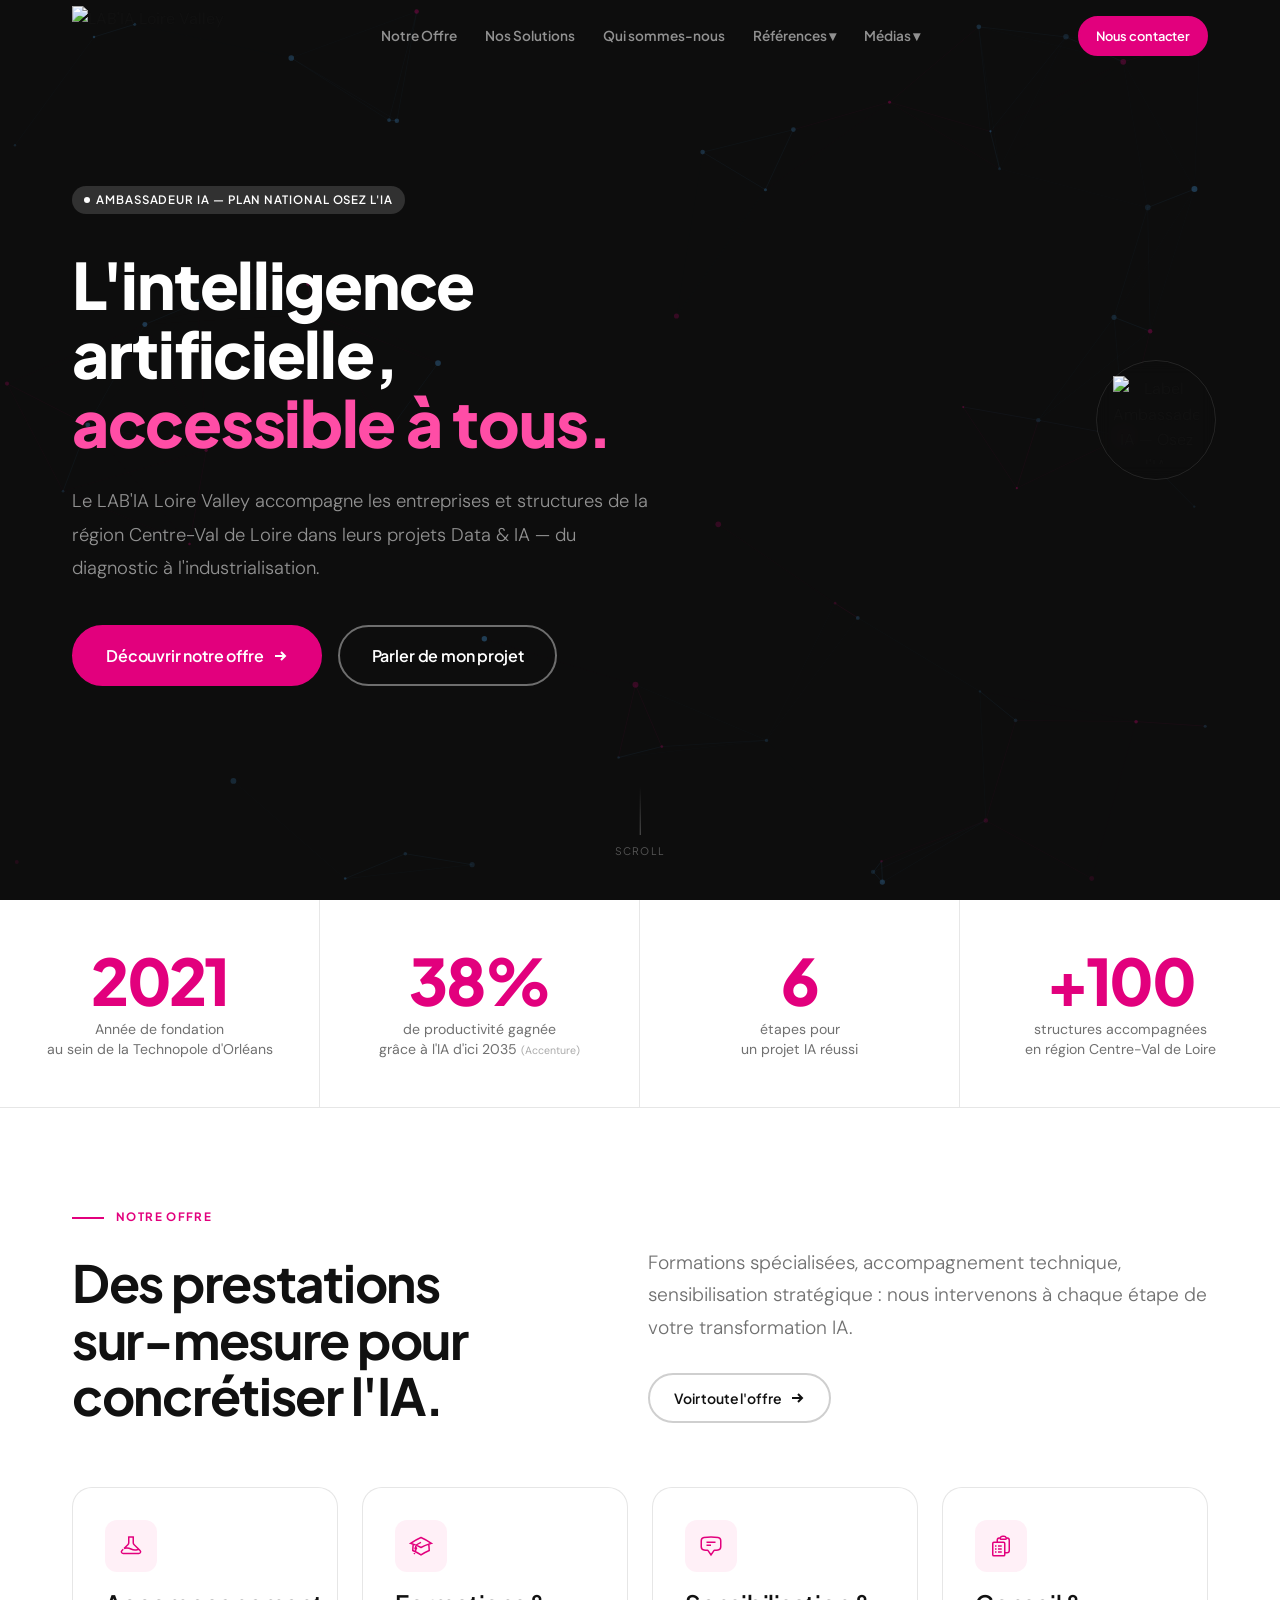
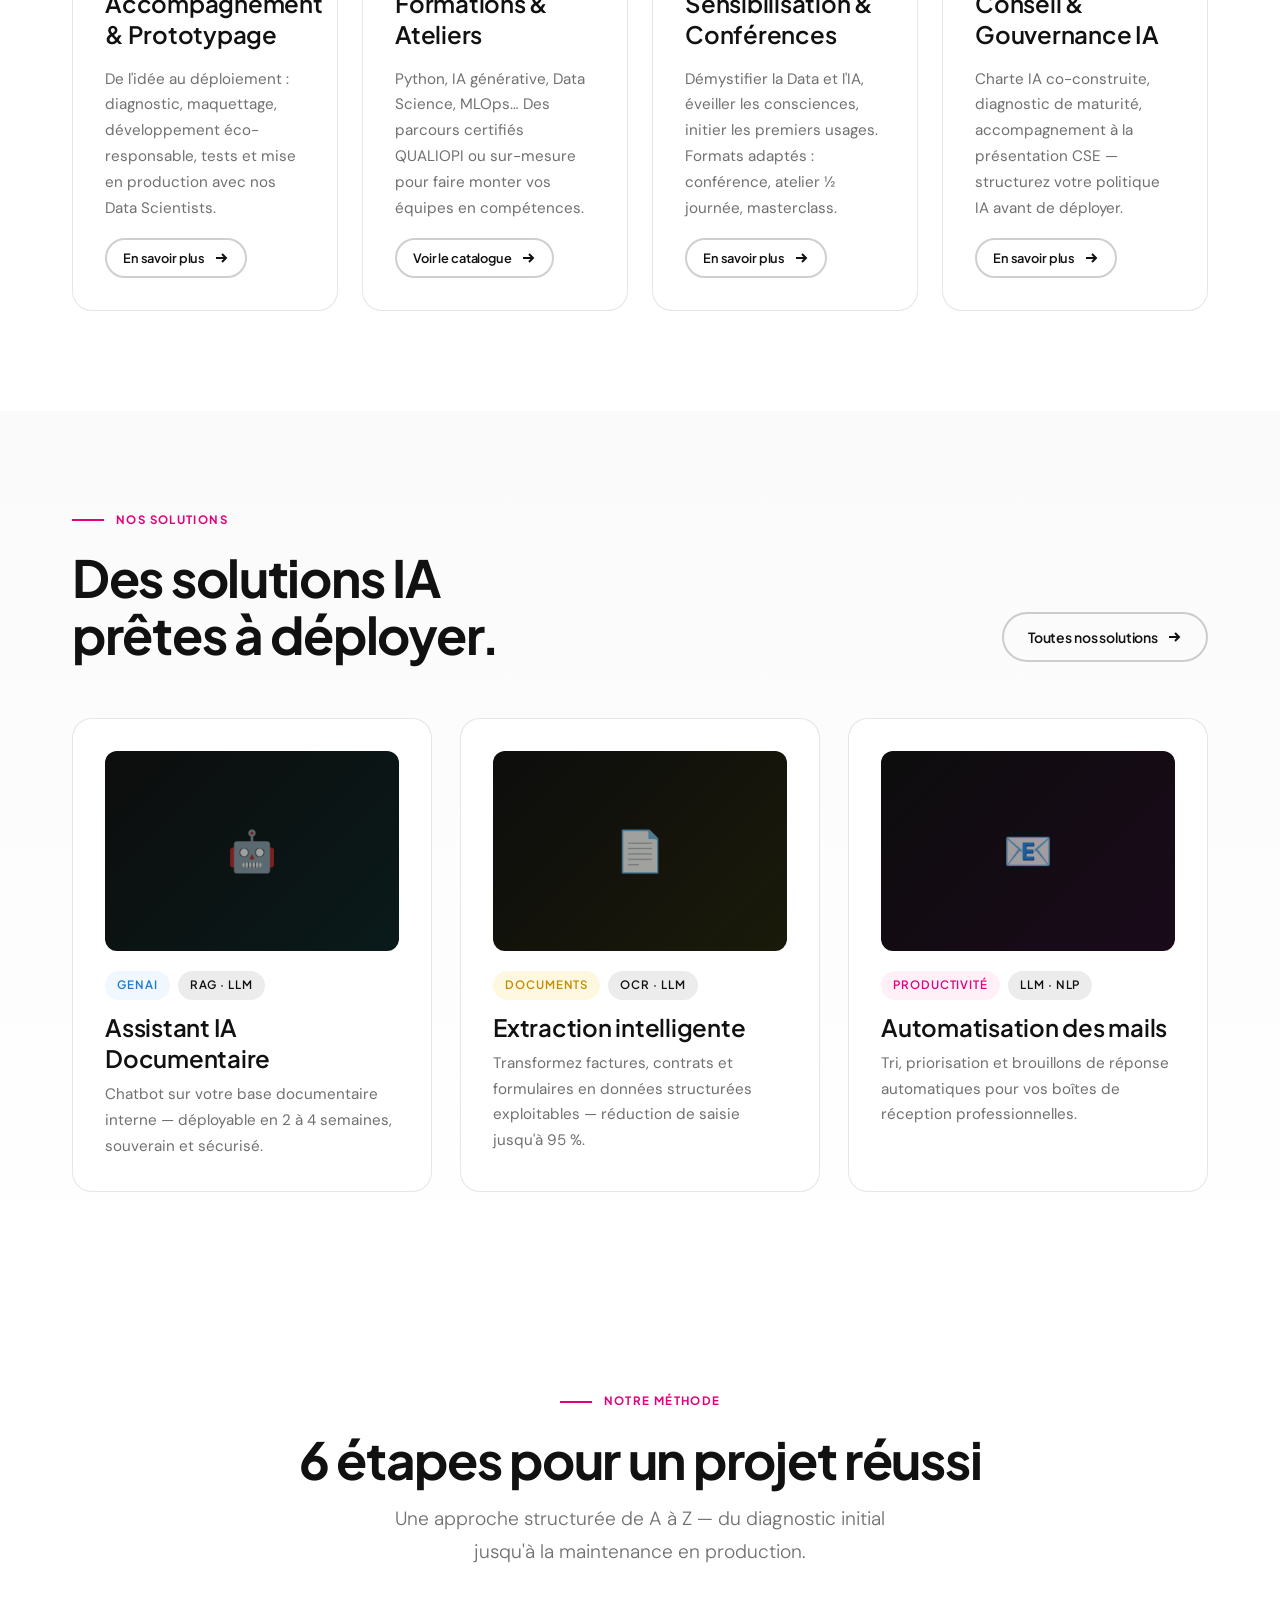
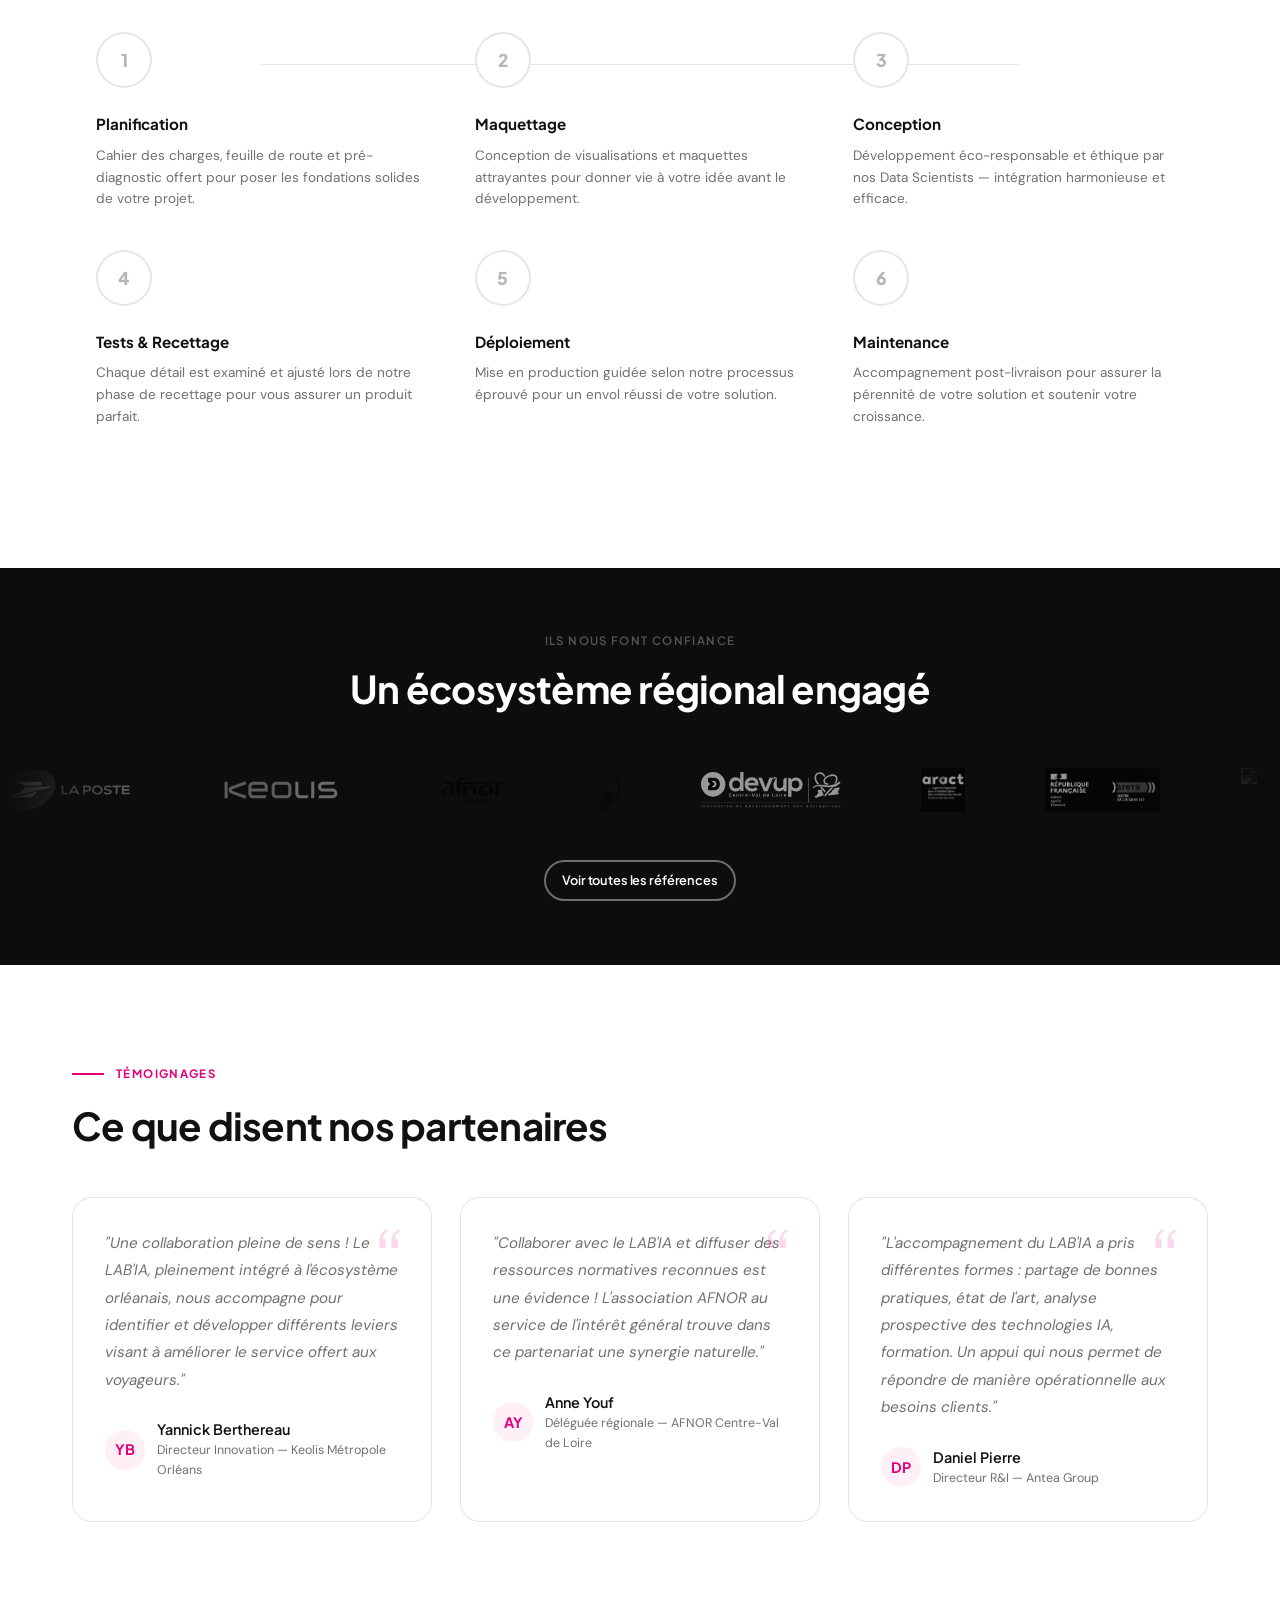
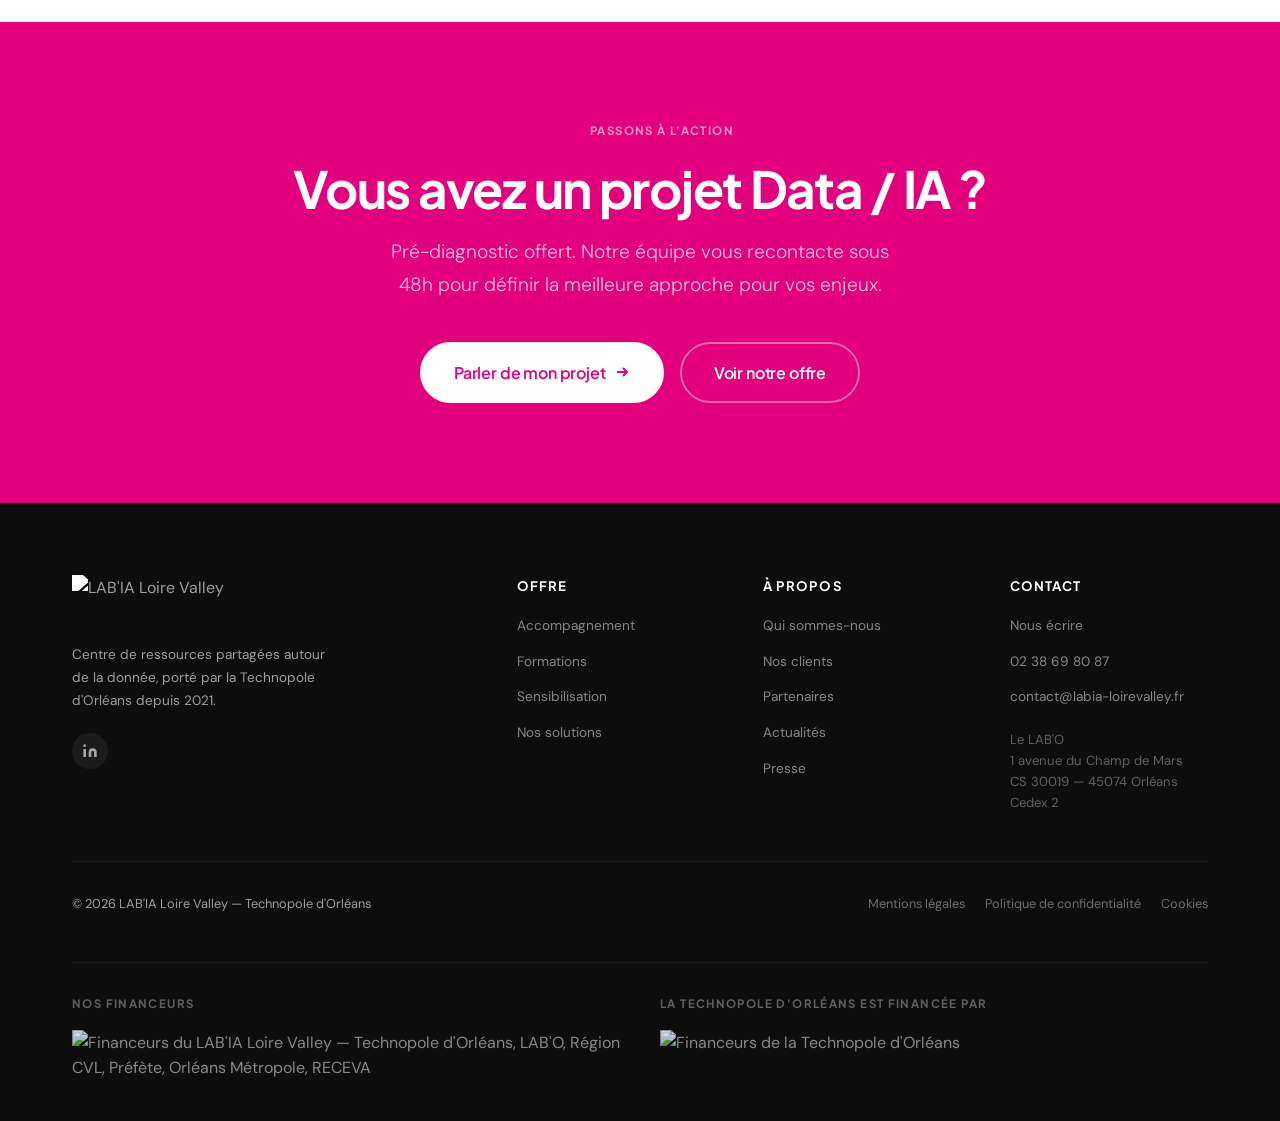
==== index.html @ ba71a391 "Initial commit — site vitrine LAB'IA Loire Valley" ====
<!DOCTYPE html>
<html lang="fr">
<head>
  <meta charset="UTF-8" />
  <meta name="viewport" content="width=device-width, initial-scale=1.0" />
  <title>LAB'IA Loire Valley — Centre de ressources IA pour les entreprises</title>
  <meta name="description" content="Le LAB'IA Loire Valley accompagne les entreprises de la région Centre-Val de Loire dans leurs projets Data & IA : formation, prototypage, conseil, solutions déployables." />
  <link rel="stylesheet" href="assets/css/style.css" />
</head>
<body>

<!-- ── Navigation ─────────────────────────────────────────── -->
<nav class="nav nav--dark-page" aria-label="Navigation principale">
  <div class="container">
    <div class="nav__inner">
      <a href="index.html" class="nav__logo">
        <img src="https://static.wixstatic.com/media/667cf1_bff20db22a4c4da8bc1b4cbe992b6280~mv2.png" alt="LAB'IA Loire Valley" />
      </a>
      <ul class="nav__links">
        <li><a href="notre-offre.html" class="nav__link">Notre Offre</a></li>
        <li><a href="nos-solutions.html" class="nav__link">Nos Solutions</a></li>
        <li><a href="qui-sommes-nous.html" class="nav__link">Qui sommes-nous</a></li>
        <li class="nav__dropdown">
          <a href="#" class="nav__link">Références ▾</a>
          <div class="nav__dropdown-menu">
            <a href="ils-nous-font-confiance.html">Ils nous font confiance</a>
            <a href="partenariat.html">Partenaires</a>
          </div>
        </li>
        <li class="nav__dropdown">
          <a href="#" class="nav__link">Médias ▾</a>
          <div class="nav__dropdown-menu">
            <a href="actualites.html">Actualités</a>
            <a href="presse.html">Presse</a>
          </div>
        </li>
      </ul>
      <div class="nav__actions">
        <a href="contact.html" class="btn btn-primary btn-sm">Nous contacter</a>
      </div>
      <button class="nav__burger" aria-label="Menu">
        <span></span><span></span><span></span>
      </button>
    </div>
  </div>
</nav>

<!-- Mobile menu -->
<div class="nav__mobile" role="dialog" aria-label="Menu mobile">
  <button class="nav__mobile-close" aria-label="Fermer">✕</button>
  <a href="index.html" class="active">Accueil</a>
  <a href="notre-offre.html">Notre Offre</a>
  <a href="nos-solutions.html">Nos Solutions</a>
  <a href="qui-sommes-nous.html">Qui sommes-nous</a>
  <a href="ils-nous-font-confiance.html">Ils nous font confiance</a>
  <a href="partenariat.html">Partenaires</a>
  <a href="actualites.html">Actualités</a>
  <a href="presse.html">Presse</a>
  <a href="contact.html">Contact</a>
</div>

<!-- ── Hero ───────────────────────────────────────────────── -->
<section class="hero">
  <canvas id="hero-canvas"></canvas>

  <div class="container">
    <div class="hero__inner">
      <div class="hero__eyebrow">
        <span class="badge badge-white badge-dot">Ambassadeur IA — Plan national Osez l'IA</span>
      </div>

      <h1 class="t-display hero__title">
        L'intelligence<br/>artificielle,<br/><em>accessible à tous.</em>
      </h1>

      <p class="hero__lead">
        Le LAB'IA Loire Valley accompagne les entreprises et structures de la région
        Centre-Val de Loire dans leurs projets Data &amp; IA — du diagnostic à l'industrialisation.
      </p>

      <div class="hero__actions">
        <a href="notre-offre.html" class="btn btn-primary btn-lg">
          Découvrir notre offre
          <svg viewBox="0 0 16 16" fill="none" stroke="currentColor" stroke-width="2"><path d="M3 8h10M9 4l4 4-4 4"/></svg>
        </a>
        <a href="contact.html" class="btn btn-outline-white btn-lg">Parler de mon projet</a>
      </div>
    </div>
  </div>

  <div class="hero__badge">
    <div class="hero__badge-circle">
      <img class="hero__badge-img" src="https://static.wixstatic.com/media/667cf1_e5175fd9b21947b8bfc2f9016db01372~mv2.png" alt="Label Ambassadeur IA — Osez l'IA" />
    </div>
  </div>

  <div class="hero__scroll">
    <div class="hero__scroll-line"></div>
    <span class="hero__scroll-text">Scroll</span>
  </div>
</section>

<!-- ── Stats ───────────────────────────────────────────────── -->
<section class="s-sm" style="padding:0; border-bottom: 1px solid var(--border);">
  <div class="stats-strip">
    <div class="stat-item reveal">
      <div class="stat-number"><span>2021</span></div>
      <div class="stat-label">Année de fondation<br/>au sein de la Technopole d'Orléans</div>
    </div>
    <div class="stat-item reveal reveal-delay-1">
      <div class="stat-number"><span data-count="38" data-suffix="%">38%</span></div>
      <div class="stat-label">de productivité gagnée<br/>grâce à l'IA d'ici 2035 <span style="font-size:.75em;opacity:.6">(Accenture)</span></div>
    </div>
    <div class="stat-item reveal reveal-delay-2">
      <div class="stat-number"><span data-count="6"></span></div>
      <div class="stat-label">étapes pour<br/>un projet IA réussi</div>
    </div>
    <div class="stat-item reveal reveal-delay-3">
      <div class="stat-number">+100</div>
      <div class="stat-label">structures accompagnées<br/>en région Centre-Val de Loire</div>
    </div>
  </div>
</section>

<!-- ── Notre Offre ─────────────────────────────────────────── -->
<section>
  <div class="container">
    <div class="section-label reveal"><span>Notre offre</span></div>
    <div style="display:grid; grid-template-columns: 1fr 1fr; gap: 16px; align-items: end; margin-bottom: 64px;">
      <h2 class="t-h1 reveal">Des prestations<br/>sur-mesure pour<br/>concrétiser l'IA.</h2>
      <div class="reveal reveal-delay-2">
        <p class="t-lead" style="margin-bottom:28px;">
          Formations spécialisées, accompagnement technique, sensibilisation stratégique :
          nous intervenons à chaque étape de votre transformation IA.
        </p>
        <a href="notre-offre.html" class="btn btn-outline">
          Voir toute l'offre
          <svg viewBox="0 0 16 16" fill="none" stroke="currentColor" stroke-width="2"><path d="M3 8h10M9 4l4 4-4 4"/></svg>
        </a>
      </div>
    </div>

    <div class="grid-4">
      <div class="card card--service reveal">
        <div class="card-icon">
          <svg viewBox="0 0 24 24" fill="none" stroke="currentColor" stroke-width="1.5"><path d="M9.75 3.104v5.714a2.25 2.25 0 01-.659 1.591L5 14.5M9.75 3.104c-.251.023-.501.05-.75.082m.75-.082a24.301 24.301 0 014.5 0m0 0v5.714c0 .597.237 1.17.659 1.591L19.8 15.3M14.25 3.104c.251.023.501.05.75.082M19.8 15.3l-1.57.393A9.065 9.065 0 0112 15a9.065 9.065 0 00-6.23-.693L5 14.5m14.8.8l1.402 1.402c1 1 .03 2.798-1.4 2.798H4.2c-1.43 0-2.4-1.798-1.4-2.798L4.2 15.3"/></svg>
        </div>
        <h3 class="t-h3">Accompagnement &amp; Prototypage</h3>
        <p class="t-body text-muted">
          De l'idée au déploiement : diagnostic, maquettage, développement éco-responsable,
          tests et mise en production avec nos Data Scientists.
        </p>
        <a href="notre-offre.html#accompagnement" class="btn btn-sm btn-outline" style="align-self:flex-start; margin-top:auto">
          En savoir plus
          <svg viewBox="0 0 16 16" fill="none" stroke="currentColor" stroke-width="2"><path d="M3 8h10M9 4l4 4-4 4"/></svg>
        </a>
      </div>

      <div class="card card--service reveal reveal-delay-1">
        <div class="card-icon">
          <svg viewBox="0 0 24 24" fill="none" stroke="currentColor" stroke-width="1.5"><path d="M4.26 10.147a60.436 60.436 0 00-.491 6.347A48.627 48.627 0 0112 20.904a48.627 48.627 0 018.232-4.41 60.46 60.46 0 00-.491-6.347m-15.482 0a50.57 50.57 0 00-2.658-.813A59.905 59.905 0 0112 3.493a59.902 59.902 0 0110.399 5.84c-.896.248-1.783.52-2.658.814m-15.482 0A50.697 50.697 0 0112 13.489a50.702 50.702 0 017.74-3.342M6.75 15a.75.75 0 100-1.5.75.75 0 000 1.5zm0 0v-3.675A55.378 55.378 0 0112 8.443m-7.007 11.55A5.981 5.981 0 006.75 15.75v-1.5"/></svg>
        </div>
        <h3 class="t-h3">Formations &amp; Ateliers</h3>
        <p class="t-body text-muted">
          Python, IA générative, Data Science, MLOps… Des parcours certifiés QUALIOPI
          ou sur-mesure pour faire monter vos équipes en compétences.
        </p>
        <a href="notre-offre.html#formations" class="btn btn-sm btn-outline" style="align-self:flex-start; margin-top:auto">
          Voir le catalogue
          <svg viewBox="0 0 16 16" fill="none" stroke="currentColor" stroke-width="2"><path d="M3 8h10M9 4l4 4-4 4"/></svg>
        </a>
      </div>

      <div class="card card--service reveal reveal-delay-2">
        <div class="card-icon">
          <svg viewBox="0 0 24 24" fill="none" stroke="currentColor" stroke-width="1.5"><path d="M7.5 8.25h9m-9 3H12m-9.75 1.51c0 1.6 1.123 2.994 2.707 3.227 1.129.166 2.27.293 3.423.379.35.026.67.21.865.501L12 21l2.755-4.133a1.14 1.14 0 01.865-.501 48.172 48.172 0 003.423-.379c1.584-.233 2.707-1.626 2.707-3.228V6.741c0-1.602-1.123-2.995-2.707-3.228A48.394 48.394 0 0012 3c-2.392 0-4.744.175-7.043.513C3.373 3.746 2.25 5.14 2.25 6.741v6.018z"/></svg>
        </div>
        <h3 class="t-h3">Sensibilisation &amp; Conférences</h3>
        <p class="t-body text-muted">
          Démystifier la Data et l'IA, éveiller les consciences, initier les premiers usages.
          Formats adaptés : conférence, atelier ½ journée, masterclass.
        </p>
        <a href="notre-offre.html#sensibilisation" class="btn btn-sm btn-outline" style="align-self:flex-start; margin-top:auto">
          En savoir plus
          <svg viewBox="0 0 16 16" fill="none" stroke="currentColor" stroke-width="2"><path d="M3 8h10M9 4l4 4-4 4"/></svg>
        </a>
      </div>

      <div class="card card--service reveal reveal-delay-3">
        <div class="card-icon">
          <svg viewBox="0 0 24 24" fill="none" stroke="currentColor" stroke-width="1.5"><path d="M9 12h3.75M9 15h3.75M9 18h3.75m3 .75H18a2.25 2.25 0 002.25-2.25V6.108c0-1.135-.845-2.098-1.976-2.192a48.424 48.424 0 00-1.123-.08m-5.801 0c-.065.21-.1.433-.1.664 0 .414.336.75.75.75h4.5a.75.75 0 00.75-.75 2.25 2.25 0 00-.1-.664m-5.8 0A2.251 2.251 0 0113.5 2.25H15c1.012 0 1.867.668 2.15 1.586m-5.8 0c-.376.023-.75.05-1.124.08C9.095 4.01 8.25 4.973 8.25 6.108V8.25m0 0H4.875c-.621 0-1.125.504-1.125 1.125v11.25c0 .621.504 1.125 1.125 1.125h9.75c.621 0 1.125-.504 1.125-1.125V9.375c0-.621-.504-1.125-1.125-1.125H8.25zM6.75 12h.008v.008H6.75V12zm0 3h.008v.008H6.75V15zm0 3h.008v.008H6.75V18z"/></svg>
        </div>
        <h3 class="t-h3">Conseil &amp; Gouvernance IA</h3>
        <p class="t-body text-muted">
          Charte IA co-construite, diagnostic de maturité, accompagnement à la présentation CSE —
          structurez votre politique IA avant de déployer.
        </p>
        <a href="notre-offre.html#conseil-gouvernance" class="btn btn-sm btn-outline" style="align-self:flex-start; margin-top:auto">
          En savoir plus
          <svg viewBox="0 0 16 16" fill="none" stroke="currentColor" stroke-width="2"><path d="M3 8h10M9 4l4 4-4 4"/></svg>
        </a>
      </div>
    </div>
  </div>
</section>

<!-- ── Nos Solutions (teaser) ──────────────────────────────── -->
<section style="background: linear-gradient(180deg, var(--offwhite) 0%, var(--white) 100%);">
  <div class="container">
    <div class="section-label reveal"><span>Nos solutions</span></div>
    <div style="display:flex; align-items:flex-end; justify-content:space-between; gap:32px; margin-bottom:56px; flex-wrap:wrap;">
      <h2 class="t-h1 reveal" style="max-width:520px;">Des solutions IA<br/>prêtes à déployer.</h2>
      <a href="nos-solutions.html" class="btn btn-outline reveal reveal-delay-2">
        Toutes nos solutions
        <svg viewBox="0 0 16 16" fill="none" stroke="currentColor" stroke-width="2"><path d="M3 8h10M9 4l4 4-4 4"/></svg>
      </a>
    </div>

    <div class="grid-3">
      <a href="nos-solutions.html#assistant" class="card card--solution reveal" style="text-decoration:none; color:inherit;">
        <div class="card-img">
          <div class="card-img-inner" style="background:linear-gradient(135deg,#0D0D0D,#0a1a1a);">
            <span style="font-size:2.5rem;color:rgba(79,176,255,.6);">🤖</span>
          </div>
        </div>
        <div>
          <div class="card-tags">
            <span class="badge badge-blue">GenAI</span>
            <span class="badge badge-dark">RAG · LLM</span>
          </div>
          <h3 class="t-h3 mt-12 mb-8">Assistant IA Documentaire</h3>
          <p class="t-body text-muted">Chatbot sur votre base documentaire interne — déployable en 2 à 4 semaines, souverain et sécurisé.</p>
        </div>
      </a>

      <a href="nos-solutions.html#extraction" class="card card--solution reveal reveal-delay-1" style="text-decoration:none; color:inherit;">
        <div class="card-img">
          <div class="card-img-inner" style="background:linear-gradient(135deg,#0D0D0D,#1a1a0a);">
            <span style="font-size:2.5rem;color:rgba(198,138,0,.6);">📄</span>
          </div>
        </div>
        <div>
          <div class="card-tags">
            <span class="badge" style="background:#fff8e1;color:#c68a00;">Documents</span>
            <span class="badge badge-dark">OCR · LLM</span>
          </div>
          <h3 class="t-h3 mt-12 mb-8">Extraction intelligente</h3>
          <p class="t-body text-muted">Transformez factures, contrats et formulaires en données structurées exploitables — réduction de saisie jusqu'à 95 %.</p>
        </div>
      </a>

      <a href="nos-solutions.html#mails" class="card card--solution reveal reveal-delay-2" style="text-decoration:none; color:inherit;">
        <div class="card-img">
          <div class="card-img-inner" style="background:linear-gradient(135deg,#0D0D0D,#1a0a1a);">
            <span style="font-size:2.5rem;color:rgba(226,0,125,.6);">📧</span>
          </div>
        </div>
        <div>
          <div class="card-tags">
            <span class="badge badge-magenta">Productivité</span>
            <span class="badge badge-dark">LLM · NLP</span>
          </div>
          <h3 class="t-h3 mt-12 mb-8">Automatisation des mails</h3>
          <p class="t-body text-muted">Tri, priorisation et brouillons de réponse automatiques pour vos boîtes de réception professionnelles.</p>
        </div>
      </a>
    </div>
  </div>
</section>

<!-- ── Méthode ─────────────────────────────────────────────── -->
<section>
  <div class="container">
    <div style="text-align:center; margin-bottom:64px;">
      <div class="section-label reveal" style="justify-content:center;"><span>Notre méthode</span></div>
      <h2 class="t-h1 reveal mt-16">6 étapes pour un projet réussi</h2>
      <p class="t-lead reveal reveal-delay-1 mt-16" style="max-width:520px;margin-left:auto;margin-right:auto;">
        Une approche structurée de A à Z — du diagnostic initial jusqu'à la maintenance en production.
      </p>
    </div>

    <div class="timeline">
      <div class="timeline-item reveal">
        <div class="timeline-step">1</div>
        <div class="timeline-title">Planification</div>
        <div class="timeline-text">Cahier des charges, feuille de route et pré-diagnostic offert pour poser les fondations solides de votre projet.</div>
      </div>
      <div class="timeline-item reveal reveal-delay-1">
        <div class="timeline-step">2</div>
        <div class="timeline-title">Maquettage</div>
        <div class="timeline-text">Conception de visualisations et maquettes attrayantes pour donner vie à votre idée avant le développement.</div>
      </div>
      <div class="timeline-item reveal reveal-delay-2">
        <div class="timeline-step">3</div>
        <div class="timeline-title">Conception</div>
        <div class="timeline-text">Développement éco-responsable et éthique par nos Data Scientists — intégration harmonieuse et efficace.</div>
      </div>
      <div class="timeline-item reveal">
        <div class="timeline-step">4</div>
        <div class="timeline-title">Tests &amp; Recettage</div>
        <div class="timeline-text">Chaque détail est examiné et ajusté lors de notre phase de recettage pour vous assurer un produit parfait.</div>
      </div>
      <div class="timeline-item reveal reveal-delay-1">
        <div class="timeline-step">5</div>
        <div class="timeline-title">Déploiement</div>
        <div class="timeline-text">Mise en production guidée selon notre processus éprouvé pour un envol réussi de votre solution.</div>
      </div>
      <div class="timeline-item reveal reveal-delay-2">
        <div class="timeline-step">6</div>
        <div class="timeline-title">Maintenance</div>
        <div class="timeline-text">Accompagnement post-livraison pour assurer la pérennité de votre solution et soutenir votre croissance.</div>
      </div>
    </div>
  </div>
</section>

<!-- ── Partenaires / Logos (dark) ─────────────────────────── -->
<section class="ctx-dark s-sm">
  <div class="container">
    <div style="text-align:center; margin-bottom:48px;">
      <p class="t-label reveal" style="color:rgba(255,255,255,.3);margin-bottom:16px;">Ils nous font confiance</p>
      <h2 class="t-h2 reveal mt-8" style="color:var(--white);">Un écosystème régional engagé</h2>
    </div>
  </div>

  <div class="logo-ticker reveal">
    <div class="logo-track">
      <!-- set 1 -->
      <div class="logo-item"><img src="assets/img/logos/laposte.svg" alt="La Poste" /></div>
      <div class="logo-item"><img src="assets/img/logos/keolis.svg" alt="Keolis" /></div>
      <div class="logo-item"><img src="assets/img/logos/afnor.svg" alt="AFNOR" /></div>
      <div class="logo-item"><img src="assets/img/logos/antea.svg" alt="Antea Group" /></div>
      <div class="logo-item"><img src="assets/img/logos/devup.svg" alt="Dev'Up" /></div>
      <div class="logo-item"><img src="assets/img/logos/aract.png" alt="ARACT CVL" /></div>
      <div class="logo-item"><img src="assets/img/logos/greta.png" alt="GRETA" /></div>
      <div class="logo-item"><img src="assets/img/logos/wildcodeschool.svg" alt="Wild Code School" /></div>
      <!-- set 2 (aria-hidden pour accessibilité) -->
      <div class="logo-item" aria-hidden="true"><img src="assets/img/logos/laposte.svg" alt="" /></div>
      <div class="logo-item" aria-hidden="true"><img src="assets/img/logos/keolis.svg" alt="" /></div>
      <div class="logo-item" aria-hidden="true"><img src="assets/img/logos/afnor.svg" alt="" /></div>
      <div class="logo-item" aria-hidden="true"><img src="assets/img/logos/antea.svg" alt="" /></div>
      <div class="logo-item" aria-hidden="true"><img src="assets/img/logos/devup.svg" alt="" /></div>
      <div class="logo-item" aria-hidden="true"><img src="assets/img/logos/aract.png" alt="" /></div>
      <div class="logo-item" aria-hidden="true"><img src="assets/img/logos/greta.png" alt="" /></div>
      <div class="logo-item" aria-hidden="true"><img src="assets/img/logos/wildcodeschool.svg" alt="" /></div>
    </div>
  </div>

  <div class="container">
    <div style="text-align:center; margin-top:40px;">
      <a href="ils-nous-font-confiance.html" class="btn btn-outline-white btn-sm">Voir toutes les références</a>
    </div>
  </div>
</section>

<!-- ── Témoignages ─────────────────────────────────────────── -->
<section>
  <div class="container">
    <div class="section-label reveal"><span>Témoignages</span></div>
    <h2 class="t-h2 reveal mt-8 mb-48">Ce que disent nos partenaires</h2>

    <div class="grid-3">
      <div class="card card--testimonial reveal">
        <p class="card--testimonial-quote">"Une collaboration pleine de sens ! Le LAB'IA, pleinement intégré à l'écosystème orléanais, nous accompagne pour identifier et développer différents leviers visant à améliorer le service offert aux voyageurs."</p>
        <div class="card--testimonial-author">
          <div class="card--testimonial-avatar">YB</div>
          <div>
            <div class="card--testimonial-name">Yannick Berthereau</div>
            <div class="card--testimonial-role">Directeur Innovation — Keolis Métropole Orléans</div>
          </div>
        </div>
      </div>
      <div class="card card--testimonial reveal reveal-delay-1">
        <p class="card--testimonial-quote">"Collaborer avec le LAB'IA et diffuser des ressources normatives reconnues est une évidence ! L'association AFNOR au service de l'intérêt général trouve dans ce partenariat une synergie naturelle."</p>
        <div class="card--testimonial-author">
          <div class="card--testimonial-avatar">AY</div>
          <div>
            <div class="card--testimonial-name">Anne Youf</div>
            <div class="card--testimonial-role">Déléguée régionale — AFNOR Centre-Val de Loire</div>
          </div>
        </div>
      </div>
      <div class="card card--testimonial reveal reveal-delay-2">
        <p class="card--testimonial-quote">"L'accompagnement du LAB'IA a pris différentes formes : partage de bonnes pratiques, état de l'art, analyse prospective des technologies IA, formation. Un appui qui nous permet de répondre de manière opérationnelle aux besoins clients."</p>
        <div class="card--testimonial-author">
          <div class="card--testimonial-avatar">DP</div>
          <div>
            <div class="card--testimonial-name">Daniel Pierre</div>
            <div class="card--testimonial-role">Directeur R&amp;I — Antea Group</div>
          </div>
        </div>
      </div>
    </div>
  </div>
</section>

<!-- ── CTA ─────────────────────────────────────────────────── -->
<section class="ctx-magenta cta-section">
  <div class="container">
    <div class="section-label reveal" style="justify-content:center;"><span style="color:rgba(255,255,255,.6);">Passons à l'action</span></div>
    <h2 class="t-h1 reveal mt-16" style="color:var(--white);">Vous avez un projet Data&nbsp;/ IA ?</h2>
    <p class="t-lead reveal reveal-delay-1" style="color:rgba(255,255,255,.75);">
      Pré-diagnostic offert. Notre équipe vous recontacte sous 48h pour définir
      la meilleure approche pour vos enjeux.
    </p>
    <div class="flex-center gap-16 flex-wrap reveal reveal-delay-2" style="margin-top:40px;">
      <a href="contact.html" class="btn btn-white btn-lg" style="color:var(--magenta);">
        Parler de mon projet
        <svg viewBox="0 0 16 16" fill="none" stroke="currentColor" stroke-width="2"><path d="M3 8h10M9 4l4 4-4 4"/></svg>
      </a>
      <a href="notre-offre.html" class="btn btn-outline-white btn-lg">Voir notre offre</a>
    </div>
  </div>
</section>

<!-- ── Footer ──────────────────────────────────────────────── -->
<footer class="footer">
  <div class="container">
    <div class="footer__grid">
      <div class="footer__brand">
        <div class="footer__logo">
          <img src="https://static.wixstatic.com/media/667cf1_bff20db22a4c4da8bc1b4cbe992b6280~mv2.png" alt="LAB'IA Loire Valley" />
        </div>
        <p class="footer__desc">
          Centre de ressources partagées autour de la donnée, porté par la
          Technopole d'Orléans depuis 2021.
        </p>
        <div class="footer__social">
          <a href="https://www.linkedin.com/company/lab-ia-loire-valley" target="_blank" rel="noopener" aria-label="LinkedIn">
            <svg viewBox="0 0 24 24" fill="currentColor"><path d="M16 8a6 6 0 016 6v7h-4v-7a2 2 0 00-2-2 2 2 0 00-2 2v7h-4v-7a6 6 0 016-6zM2 9h4v12H2z"/><circle cx="4" cy="4" r="2"/></svg>
          </a>
        </div>
      </div>
      <div>
        <div class="footer__col-title">Offre</div>
        <ul class="footer__links">
          <li><a href="notre-offre.html#accompagnement">Accompagnement</a></li>
          <li><a href="notre-offre.html#formations">Formations</a></li>
          <li><a href="notre-offre.html#sensibilisation">Sensibilisation</a></li>
          <li><a href="nos-solutions.html">Nos solutions</a></li>
        </ul>
      </div>
      <div>
        <div class="footer__col-title">À propos</div>
        <ul class="footer__links">
          <li><a href="qui-sommes-nous.html">Qui sommes-nous</a></li>
          <li><a href="ils-nous-font-confiance.html">Nos clients</a></li>
          <li><a href="partenariat.html">Partenaires</a></li>
          <li><a href="actualites.html">Actualités</a></li>
          <li><a href="presse.html">Presse</a></li>
        </ul>
      </div>
      <div>
        <div class="footer__col-title">Contact</div>
        <ul class="footer__links">
          <li><a href="contact.html">Nous écrire</a></li>
          <li><a href="tel:0238698087">02 38 69 80 87</a></li>
          <li><a href="mailto:contact@labia-loirevalley.fr">contact@labia-loirevalley.fr</a></li>
        </ul>
        <div style="margin-top:20px; font-size:.82rem; line-height:1.6; color:rgba(255,255,255,.35);">
          Le LAB'O<br/>
          1 avenue du Champ de Mars<br/>
          CS 30019 — 45074 Orléans Cedex 2
        </div>
      </div>
    </div>
    <div class="footer__bottom">
      <span class="footer__bottom-text">© 2026 LAB'IA Loire Valley — Technopole d'Orléans</span>
      <div class="footer__bottom-links">
        <a href="#">Mentions légales</a>
        <a href="#">Politique de confidentialité</a>
        <a href="#">Cookies</a>
      </div>
    </div>

    <div class="footer__financeurs">
      <div class="footer__financeurs-row">
        <div class="footer__financeurs-col">
          <div class="footer__financeurs-label">Nos financeurs</div>
          <img src="https://static.wixstatic.com/media/667cf1_2e4b6c62a12a4dbe84d1455c9ec29cfb~mv2.png/v1/fill/w_820,h_117,al_c,q_90,enc_auto/667cf1_2e4b6c62a12a4dbe84d1455c9ec29cfb~mv2.png" alt="Financeurs du LAB'IA Loire Valley — Technopole d'Orléans, LAB'O, Région CVL, Préfète, Orléans Métropole, RECEVA" />
        </div>
        <div class="footer__financeurs-col">
          <div class="footer__financeurs-label">La Technopole d'Orléans est financée par</div>
          <img src="https://static.wixstatic.com/media/667cf1_2d88a638c2664411bd62dc7111cf8ab1~mv2.png/v1/fill/w_820,h_108,al_c,q_90,enc_auto/667cf1_2d88a638c2664411bd62dc7111cf8ab1~mv2.png" alt="Financeurs de la Technopole d'Orléans" />
        </div>
      </div>
    </div>
  </div>
</footer>

<script src="assets/js/main.js"></script>
</body>
</html>
---- assets/css/style.css ----
/* ============================================================
   LAB'IA LOIRE VALLEY — Design System
   Aesthetic: Signal — Editorial · Tech · Confident
   Fonts: Plus Jakarta Sans (display) + DM Sans (body)
   ============================================================ */

@import url('https://fonts.googleapis.com/css2?family=Plus+Jakarta+Sans:ital,wght@0,300;0,400;0,500;0,600;0,700;0,800;1,300&family=DM+Sans:ital,opsz,wght@0,9..40,300;0,9..40,400;0,9..40,500;1,9..40,300&display=swap');

/* ── Variables ─────────────────────────────────────────────── */
:root {
  --magenta:       #E2007D;
  --magenta-dark:  #B8005E;
  --magenta-light: #FF4DA6;
  --magenta-faint: #FFF0F7;
  --blue:          #4FB0FF;
  --blue-faint:    #F0F7FF;
  --dark:          #0D0D0D;
  --dark-2:        #1A1A1A;
  --dark-3:        #2A2A2A;
  --ink:           #111111;
  --ink-60:        rgba(17,17,17,.60);
  --ink-30:        rgba(17,17,17,.30);
  --ink-10:        rgba(17,17,17,.08);
  --white:         #FFFFFF;
  --offwhite:      #FAFAFA;
  --border:        rgba(17,17,17,.10);
  --border-strong: rgba(17,17,17,.20);

  --font-display: 'Plus Jakarta Sans', sans-serif;
  --font-body:    'DM Sans', sans-serif;

  --radius-sm:  6px;
  --radius-md:  12px;
  --radius-lg:  20px;
  --radius-xl:  32px;
  --radius-pill: 999px;

  --shadow-sm:  0 1px 4px rgba(0,0,0,.06), 0 2px 8px rgba(0,0,0,.04);
  --shadow-md:  0 4px 16px rgba(0,0,0,.08), 0 2px 6px rgba(0,0,0,.04);
  --shadow-lg:  0 12px 40px rgba(0,0,0,.12), 0 4px 12px rgba(0,0,0,.06);
  --shadow-magenta: 0 8px 32px rgba(226,0,125,.25);

  --ease-out:   cubic-bezier(.16,1,.3,1);
  --ease-spring: cubic-bezier(.34,1.56,.64,1);
}

/* ── Reset ──────────────────────────────────────────────────── */
*, *::before, *::after { box-sizing: border-box; margin: 0; padding: 0; }
html { scroll-behavior: smooth; font-size: 16px; -webkit-font-smoothing: antialiased; }
body {
  font-family: var(--font-body);
  color: var(--ink);
  background: var(--white);
  line-height: 1.6;
  overflow-x: hidden;
}
img { max-width: 100%; display: block; }
a { color: inherit; text-decoration: none; }
ul { list-style: none; }
button { cursor: pointer; font-family: inherit; }

/* ── Typography Scale ────────────────────────────────────────── */
.t-display {
  font-family: var(--font-display);
  font-size: clamp(2.4rem, 5vw, 4.5rem);
  font-weight: 800;
  line-height: 1.08;
  letter-spacing: -0.02em;
}
.t-h1 {
  font-family: var(--font-display);
  font-size: clamp(2rem, 4vw, 3.5rem);
  font-weight: 700;
  line-height: 1.1;
  letter-spacing: -0.025em;
}
.t-h2 {
  font-family: var(--font-display);
  font-size: clamp(1.6rem, 3vw, 2.6rem);
  font-weight: 700;
  line-height: 1.2;
  letter-spacing: -0.02em;
}
.t-h3 {
  font-family: var(--font-display);
  font-size: clamp(1.15rem, 2vw, 1.5rem);
  font-weight: 600;
  line-height: 1.3;
  letter-spacing: -0.01em;
}
.t-h4 {
  font-family: var(--font-display);
  font-size: 1.1rem;
  font-weight: 600;
  line-height: 1.4;
}
.t-lead {
  font-size: clamp(1rem, 1.5vw, 1.2rem);
  font-weight: 300;
  line-height: 1.7;
  color: var(--ink-60);
}
.t-body { font-size: 0.95rem; line-height: 1.7; }
.t-small { font-size: 0.82rem; line-height: 1.5; }
.t-label {
  font-family: var(--font-display);
  font-size: 0.72rem;
  font-weight: 600;
  letter-spacing: 0.12em;
  text-transform: uppercase;
}

/* ── Layout ─────────────────────────────────────────────────── */
.container {
  width: 100%;
  max-width: 1200px;
  margin: 0 auto;
  padding: 0 32px;
}
.container--wide  { max-width: 1440px; }
.container--narrow { max-width: 780px; }

.grid-2 { display: grid; grid-template-columns: repeat(2, 1fr); gap: 32px; }
.grid-3 { display: grid; grid-template-columns: repeat(3, 1fr); gap: 28px; }
.grid-4 { display: grid; grid-template-columns: repeat(4, 1fr); gap: 24px; }

section { padding: 100px 0; }
section.s-sm { padding: 64px 0; }
section.s-lg { padding: 140px 0; }

/* ── Color Contexts ──────────────────────────────────────────── */
.ctx-dark {
  background: var(--dark);
  color: var(--white);
}
.ctx-dark .t-lead { color: rgba(255,255,255,.55); }
.ctx-dark .t-label { color: rgba(255,255,255,.40); }

.ctx-magenta {
  background: var(--magenta);
  color: var(--white);
}
.ctx-magenta .t-lead { color: rgba(255,255,255,.75); }

.ctx-offwhite { background: var(--offwhite); }

/* ── Navigation ─────────────────────────────────────────────── */
.nav {
  position: fixed;
  top: 0; left: 0; right: 0;
  z-index: 1000;
  transition: background .3s var(--ease-out), box-shadow .3s var(--ease-out);
}
.nav.nav--scrolled {
  background: rgba(255,255,255,.95);
  backdrop-filter: blur(16px);
  -webkit-backdrop-filter: blur(16px);
  box-shadow: 0 1px 0 var(--border), 0 4px 24px rgba(0,0,0,.06);
}
.nav.nav--dark-page {
  background: transparent;
}
.nav.nav--dark-page.nav--scrolled {
  background: rgba(255,255,255,.95);
}
.nav__inner {
  display: flex;
  align-items: center;
  height: 72px;
  gap: 40px;
}
.nav__logo {
  flex-shrink: 0;
  display: flex;
  align-items: center;
  gap: 12px;
}
.nav__logo img {
  height: 60px;
  width: auto;
  max-width: 200px;
}
.nav__logo-text {
  font-family: var(--font-display);
  font-weight: 800;
  font-size: 1.05rem;
  letter-spacing: -0.02em;
  line-height: 1.1;
  color: var(--ink);
  transition: color .3s;
}
.nav__logo-text span { color: var(--magenta); }
.nav.nav--dark-page:not(.nav--scrolled) .nav__logo-text { color: var(--white); }
.nav.nav--dark-page:not(.nav--scrolled) .nav__logo-text span { color: var(--magenta-light); }
.nav__links {
  display: flex;
  align-items: center;
  gap: 4px;
  margin: auto;
}
.nav__link {
  font-family: var(--font-display);
  font-size: 0.85rem;
  font-weight: 600;
  color: var(--ink-60);
  padding: 6px 12px;
  border-radius: var(--radius-sm);
  transition: color .2s, background .2s;
  white-space: nowrap;
  position: relative;
}
.nav__link:hover { color: var(--ink); background: var(--ink-10); }
.nav__link.active { color: var(--magenta); }
.nav.nav--dark-page:not(.nav--scrolled) .nav__link { color: rgba(255,255,255,.55); }
.nav.nav--dark-page:not(.nav--scrolled) .nav__link:hover { color: var(--white); background: rgba(255,255,255,.08); }
.nav.nav--dark-page:not(.nav--scrolled) .nav__link.active { color: var(--magenta-light); }

/* Dropdown */
.nav__dropdown { position: relative; }
.nav__dropdown-menu {
  display: none;
  position: absolute;
  top: calc(100% + 8px);
  left: 50%;
  transform: translateX(-50%);
  background: var(--white);
  border: 1px solid var(--border);
  border-radius: var(--radius-md);
  box-shadow: var(--shadow-lg);
  padding: 8px;
  min-width: 200px;
  z-index: 10;
}
/* dropdown controlled by JS for delay */
.nav__dropdown-menu a {
  display: block;
  font-family: var(--font-display);
  font-size: 0.85rem;
  font-weight: 500;
  color: var(--ink);
  padding: 8px 12px;
  border-radius: var(--radius-sm);
  transition: background .15s, color .15s;
}
.nav__dropdown-menu a:hover { background: var(--ink-10); color: var(--magenta); }
.nav__actions { display: flex; align-items: center; gap: 12px; flex-shrink: 0; }

/* Hamburger */
.nav__burger {
  display: none;
  flex-direction: column;
  gap: 5px;
  padding: 8px;
  background: none;
  border: none;
  cursor: pointer;
}
.nav__burger span {
  display: block;
  width: 22px;
  height: 2px;
  background: var(--ink);
  border-radius: 2px;
  transition: transform .3s, opacity .3s;
}
.nav.nav--dark-page:not(.nav--scrolled) .nav__burger span { background: var(--white); }
.nav__mobile {
  display: none;
  position: fixed;
  inset: 0;
  background: var(--white);
  z-index: 999;
  padding: 100px 32px 40px;
  flex-direction: column;
  gap: 8px;
  overflow-y: auto;
}
.nav__mobile.open { display: flex; }
.nav__mobile a {
  font-family: var(--font-display);
  font-size: 1.3rem;
  font-weight: 700;
  color: var(--ink);
  padding: 12px 0;
  border-bottom: 1px solid var(--border);
  transition: color .2s;
}
.nav__mobile a:hover, .nav__mobile a.active { color: var(--magenta); }
.nav__mobile-close {
  position: fixed;
  top: 20px;
  right: 24px;
  background: none;
  border: none;
  font-size: 1.5rem;
  cursor: pointer;
  padding: 8px;
  color: var(--ink);
}

/* ── Buttons ─────────────────────────────────────────────────── */
.btn {
  display: inline-flex;
  align-items: center;
  gap: 8px;
  padding: 12px 24px;
  border-radius: var(--radius-pill);
  font-family: var(--font-display);
  font-size: 0.875rem;
  font-weight: 600;
  letter-spacing: -0.01em;
  transition: all .25s var(--ease-out);
  border: 2px solid transparent;
  cursor: pointer;
  white-space: nowrap;
}
.btn-primary {
  background: var(--magenta);
  color: var(--white);
  border-color: var(--magenta);
}
.btn-primary:hover {
  background: var(--magenta-dark);
  border-color: var(--magenta-dark);
  transform: translateY(-2px);
  box-shadow: var(--shadow-magenta);
}
.btn-outline {
  background: transparent;
  color: var(--ink);
  border-color: var(--border-strong);
}
.btn-outline:hover {
  background: var(--ink);
  color: var(--white);
  border-color: var(--ink);
  transform: translateY(-2px);
}
.btn-outline-white {
  background: transparent;
  color: var(--white);
  border-color: rgba(255,255,255,.4);
}
.btn-outline-white:hover {
  background: var(--white);
  color: var(--ink);
  border-color: var(--white);
  transform: translateY(-2px);
}
.btn-white {
  background: var(--white);
  color: var(--magenta);
  border-color: var(--white);
}
.btn-white:hover {
  background: var(--offwhite);
  transform: translateY(-2px);
}
.btn-lg { padding: 16px 32px; font-size: 1rem; }
.btn-sm { padding: 8px 16px; font-size: 0.8rem; }

.btn svg { width: 16px; height: 16px; flex-shrink: 0; transition: transform .25s; }
.btn:hover svg { transform: translateX(3px); }

/* ── Badge / Tag ─────────────────────────────────────────────── */
.badge {
  display: inline-flex;
  align-items: center;
  gap: 6px;
  padding: 5px 12px;
  border-radius: var(--radius-pill);
  font-family: var(--font-display);
  font-size: 0.72rem;
  font-weight: 600;
  letter-spacing: 0.08em;
  text-transform: uppercase;
}
.badge-magenta { background: var(--magenta-faint); color: var(--magenta); }
.badge-blue { background: var(--blue-faint); color: #1a7acc; }
.badge-dark { background: var(--ink-10); color: var(--ink); }
.badge-white { background: rgba(255,255,255,.15); color: var(--white); }
.badge-dot::before {
  content: '';
  width: 6px; height: 6px;
  border-radius: 50%;
  background: currentColor;
  flex-shrink: 0;
}

/* ── Section Label ───────────────────────────────────────────── */
.section-label {
  display: flex;
  align-items: center;
  gap: 12px;
  margin-bottom: 20px;
}
.section-label::before {
  content: '';
  width: 32px;
  height: 2px;
  background: var(--magenta);
  flex-shrink: 0;
}
.section-label span {
  font-family: var(--font-display);
  font-size: 0.72rem;
  font-weight: 700;
  letter-spacing: 0.12em;
  text-transform: uppercase;
  color: var(--magenta);
}

/* ── Cards ───────────────────────────────────────────────────── */
.card {
  background: var(--white);
  border: 1px solid var(--border);
  border-radius: var(--radius-lg);
  padding: 32px;
  transition: transform .3s var(--ease-out), box-shadow .3s var(--ease-out), border-color .3s;
}
.card:hover {
  transform: translateY(-6px);
  box-shadow: var(--shadow-lg);
  border-color: transparent;
}
.card--service {
  display: flex;
  flex-direction: column;
  gap: 16px;
  position: relative;
  overflow: hidden;
}
.card--service::after {
  content: '';
  position: absolute;
  bottom: 0; left: 0; right: 0;
  height: 3px;
  background: var(--magenta);
  transform: scaleX(0);
  transform-origin: left;
  transition: transform .4s var(--ease-out);
}
.card--service:hover::after { transform: scaleX(1); }

.card-icon {
  width: 52px;
  height: 52px;
  border-radius: var(--radius-md);
  background: var(--magenta-faint);
  display: flex;
  align-items: center;
  justify-content: center;
  flex-shrink: 0;
}
.card-icon svg { width: 24px; height: 24px; color: var(--magenta); }
.card-icon.blue { background: var(--blue-faint); }
.card-icon.blue svg { color: #1a7acc; }

.card--solution {
  display: flex;
  flex-direction: column;
  gap: 20px;
  background: var(--white);
}
.card--solution .card-img {
  height: 200px;
  border-radius: var(--radius-md);
  overflow: hidden;
  background: linear-gradient(135deg, var(--dark-2) 0%, var(--dark-3) 100%);
  display: flex;
  align-items: center;
  justify-content: center;
  position: relative;
}
.card--solution .card-img-inner {
  width: 100%;
  height: 100%;
  display: flex;
  align-items: center;
  justify-content: center;
}
.card--solution .card-tags {
  display: flex;
  flex-wrap: wrap;
  gap: 8px;
}

/* Dark card */
.card--dark {
  background: var(--dark-2);
  border-color: rgba(255,255,255,.06);
  color: var(--white);
}
.card--dark:hover {
  border-color: rgba(255,255,255,.12);
  box-shadow: 0 12px 40px rgba(0,0,0,.5);
}

/* Testimonial card */
.card--testimonial {
  background: var(--white);
  border: 1px solid var(--border);
  border-radius: var(--radius-lg);
  padding: 32px;
  position: relative;
}
.card--testimonial::before {
  content: '\201C';
  position: absolute;
  top: 20px;
  right: 24px;
  font-family: var(--font-display);
  font-size: 5rem;
  line-height: 1;
  color: var(--magenta);
  opacity: 0.15;
  pointer-events: none;
}
.card--testimonial-quote {
  font-size: 0.95rem;
  line-height: 1.8;
  color: var(--ink-60);
  margin-bottom: 24px;
  font-style: italic;
}
.card--testimonial-author {
  display: flex;
  align-items: center;
  gap: 12px;
}
.card--testimonial-avatar {
  width: 40px;
  height: 40px;
  border-radius: 50%;
  background: var(--magenta-faint);
  display: flex;
  align-items: center;
  justify-content: center;
  font-family: var(--font-display);
  font-weight: 700;
  font-size: 0.9rem;
  color: var(--magenta);
  flex-shrink: 0;
  overflow: hidden;
}
.card--testimonial-avatar img { width: 100%; height: 100%; object-fit: cover; }
.card--testimonial-name {
  font-family: var(--font-display);
  font-size: 0.9rem;
  font-weight: 600;
  color: var(--ink);
}
.card--testimonial-role {
  font-size: 0.78rem;
  color: var(--ink-60);
}

/* Team card */
.card--team {
  text-align: center;
  padding: 28px 24px;
}
.card--team-photo {
  width: 88px;
  height: 88px;
  border-radius: 50%;
  margin: 0 auto 16px;
  background: var(--magenta-faint);
  display: flex;
  align-items: center;
  justify-content: center;
  font-family: var(--font-display);
  font-weight: 700;
  font-size: 1.4rem;
  color: var(--magenta);
  overflow: hidden;
  border: 3px solid transparent;
  transition: border-color .3s;
}
.card--team-photo img { width: 100%; height: 100%; object-fit: cover; }
.card--team:hover .card--team-photo { border-color: var(--magenta); }
.card--team-role {
  font-size: 0.78rem;
  font-weight: 600;
  color: var(--magenta);
  text-transform: uppercase;
  letter-spacing: 0.08em;
  margin-bottom: 4px;
}
.card--team-name {
  font-family: var(--font-display);
  font-size: 1rem;
  font-weight: 700;
  color: var(--ink);
  margin-bottom: 10px;
}
.card--team-bio {
  font-size: 0.82rem;
  line-height: 1.6;
  color: var(--ink-60);
}

/* ── Stats ───────────────────────────────────────────────────── */
.stats-strip {
  display: grid;
  grid-template-columns: repeat(4, 1fr);
  gap: 0;
}
.stat-item {
  padding: 48px 32px;
  text-align: center;
  border-right: 1px solid var(--border);
}
.stat-item:last-child { border-right: none; }
.stat-number {
  font-family: var(--font-display);
  font-size: clamp(2.5rem, 5vw, 4rem);
  font-weight: 800;
  color: var(--magenta);
  line-height: 1;
  margin-bottom: 8px;
  letter-spacing: -0.04em;
}
.stat-label {
  font-size: 0.88rem;
  color: var(--ink-60);
  line-height: 1.4;
}

/* Dark stats */
.ctx-dark .stat-item { border-color: rgba(255,255,255,.08); }
.ctx-dark .stat-number { color: var(--magenta-light); }
.ctx-dark .stat-label { color: rgba(255,255,255,.45); }

/* ── Timeline (6 étapes) ─────────────────────────────────────── */
.timeline {
  display: grid;
  grid-template-columns: repeat(3, 1fr);
  gap: 0;
  position: relative;
}
.timeline::before {
  content: '';
  position: absolute;
  top: 32px;
  left: calc(100% / 6);
  right: calc(100% / 6);
  height: 1px;
  background: var(--border);
  z-index: 0;
}
.timeline-item {
  display: flex;
  flex-direction: column;
  align-items: flex-start;
  padding: 0 24px 40px;
  position: relative;
  z-index: 1;
}
.timeline-step {
  width: 56px;
  height: 56px;
  border-radius: 50%;
  background: var(--white);
  border: 2px solid var(--border);
  display: flex;
  align-items: center;
  justify-content: center;
  font-family: var(--font-display);
  font-size: 1.1rem;
  font-weight: 800;
  color: var(--ink-30);
  margin-bottom: 24px;
  transition: all .3s var(--ease-out);
  flex-shrink: 0;
}
.timeline-item:hover .timeline-step {
  background: var(--magenta);
  border-color: var(--magenta);
  color: var(--white);
  box-shadow: var(--shadow-magenta);
}
.timeline-title {
  font-family: var(--font-display);
  font-size: 0.95rem;
  font-weight: 700;
  color: var(--ink);
  margin-bottom: 8px;
}
.timeline-text {
  font-size: 0.85rem;
  line-height: 1.6;
  color: var(--ink-60);
}

/* ── Logo Ticker ─────────────────────────────────────────────── */
.logo-ticker {
  overflow: hidden;
  padding: 8px 0;
  /* fade-out edges gauche/droite */
  mask-image: linear-gradient(to right, transparent 0%, black 12%, black 88%, transparent 100%);
  -webkit-mask-image: linear-gradient(to right, transparent 0%, black 12%, black 88%, transparent 100%);
}
.logo-track {
  display: flex;
  align-items: center;
  gap: 80px;
  width: max-content;
  animation: logoTicker 28s linear infinite;
}
.logo-ticker:hover .logo-track {
  animation-play-state: paused;
}
@keyframes logoTicker {
  from { transform: translateX(0); }
  to   { transform: translateX(-50%); }
}

.logo-item {
  height: 44px;
  flex-shrink: 0;
  display: flex;
  align-items: center;
  opacity: 0.6;
  filter: grayscale(1);
  transition: opacity .3s, filter .3s;
}
.logo-item:hover {
  opacity: 1;
  filter: grayscale(0);
}
.logo-item img {
  height: 100%;
  width: auto;
  max-width: 140px;
  object-fit: contain;
}

/* Dark context : invert pour rendre les logos blancs */
.ctx-dark .logo-item {
  filter: grayscale(1) invert(1) brightness(1.2);
}
.ctx-dark .logo-item:hover {
  filter: grayscale(0) invert(0) brightness(1);
  opacity: 1;
}

/* Accessibilité : respecter prefers-reduced-motion */
@media (prefers-reduced-motion: reduce) {
  .logo-track { animation: none; }
}

/* ── Hero ─────────────────────────────────────────────────────── */
.hero {
  position: relative;
  min-height: 100vh;
  display: flex;
  align-items: center;
  background: var(--dark);
  overflow: hidden;
  padding-top: 72px;
}
#hero-canvas {
  position: absolute;
  top: 0; left: 0;
  width: 100% !important;
  height: 100% !important;
  z-index: 0;
  opacity: 0.5;
  display: block;
}
.hero__inner {
  position: relative;
  z-index: 1;
  padding: 80px 0 80px;
  max-width: 900px;
}
.hero__eyebrow {
  display: flex;
  align-items: center;
  gap: 16px;
  margin-bottom: 36px;
}
.hero__title {
  margin-bottom: 28px;
  color: var(--white);
}
.hero__title em {
  color: var(--magenta-light);
  font-style: normal;
  position: relative;
}
.hero__lead {
  max-width: 580px;
  margin-bottom: 40px;
  color: rgba(255,255,255,.55);
  font-size: clamp(1rem, 1.5vw, 1.15rem);
  font-weight: 300;
  line-height: 1.8;
}
.hero__actions {
  display: flex;
  align-items: center;
  gap: 16px;
  flex-wrap: wrap;
}
.hero__scroll {
  position: absolute;
  bottom: 40px;
  left: 50%;
  transform: translateX(-50%);
  display: flex;
  flex-direction: column;
  align-items: center;
  gap: 8px;
  color: rgba(255,255,255,.3);
  z-index: 1;
  animation: scrollBounce 2s ease-in-out infinite;
}
.hero__scroll-line {
  width: 1px;
  height: 48px;
  background: linear-gradient(to bottom, transparent, rgba(255,255,255,.3));
}
.hero__scroll-text {
  font-size: 0.65rem;
  letter-spacing: 0.12em;
  text-transform: uppercase;
  font-family: var(--font-display);
  writing-mode: initial;
}
@keyframes scrollBounce {
  0%, 100% { transform: translateX(-50%) translateY(0); }
  50% { transform: translateX(-50%) translateY(8px); }
}

/* Floating badge */
.hero__badge {
  position: absolute;
  top: 40%;
  right: 5%;
  display: flex;
  flex-direction: column;
  align-items: center;
  gap: 12px;
  z-index: 1;
}
.hero__badge-circle {
  width: 120px;
  height: 120px;
  border-radius: 50%;
  border: 1px solid rgba(255,255,255,.1);
  display: flex;
  align-items: center;
  justify-content: center;
  text-align: center;
  padding: 16px;
  backdrop-filter: blur(8px);
  animation: floatBadge 4s ease-in-out infinite;
}
@keyframes floatBadge {
  0%, 100% { transform: translateY(0); }
  50% { transform: translateY(-12px); }
}
.hero__badge-img { width: 88px; height: 88px; object-fit: contain; }

/* ── Page Hero (inner pages) ─────────────────────────────────── */
.page-hero {
  padding: 160px 0 80px;
  background: var(--dark);
  position: relative;
  overflow: hidden;
}
.page-hero::before {
  content: '';
  position: absolute;
  top: -50%;
  right: -20%;
  width: 600px;
  height: 600px;
  border-radius: 50%;
  background: radial-gradient(circle, rgba(226,0,125,.12) 0%, transparent 70%);
  pointer-events: none;
}
.page-hero__inner { position: relative; z-index: 1; }
.page-hero__title { color: var(--white); margin-bottom: 16px; }
.page-hero__lead { color: rgba(255,255,255,.5); max-width: 600px; }

/* ── CTA Section ─────────────────────────────────────────────── */
.cta-section {
  text-align: center;
  padding: 100px 0;
}
.cta-section h2 { margin-bottom: 20px; }
.cta-section p { margin-bottom: 40px; max-width: 500px; margin-left: auto; margin-right: auto; }
.cta-section .btn-white:hover { color: var(--magenta); }

/* ── Dividers ─────────────────────────────────────────────────── */
.divider { height: 1px; background: var(--border); }
.divider-sm { margin: 40px 0; }

/* ── Accordion ───────────────────────────────────────────────── */
.accordion-item {
  border-bottom: 1px solid var(--border);
}
.accordion-trigger {
  width: 100%;
  display: flex;
  align-items: center;
  justify-content: space-between;
  padding: 20px 0;
  background: none;
  border: none;
  text-align: left;
  cursor: pointer;
  gap: 16px;
  font-family: var(--font-display);
  font-size: 1rem;
  font-weight: 600;
  color: var(--ink);
  transition: color .2s;
}
.accordion-trigger:hover { color: var(--magenta); }
.accordion-trigger svg {
  width: 20px;
  height: 20px;
  flex-shrink: 0;
  color: var(--magenta);
  transition: transform .3s var(--ease-out);
}
.accordion-item.open .accordion-trigger svg { transform: rotate(45deg); }
.accordion-content {
  display: none;
  padding-bottom: 24px;
}
.accordion-item.open .accordion-content { display: block; }
.accordion-content p, .accordion-content li {
  font-size: 0.92rem;
  color: var(--ink-60);
  line-height: 1.7;
}
.accordion-content ul { padding-left: 20px; list-style: disc; }
.accordion-content li { margin-bottom: 6px; }

/* ── Formation Card ──────────────────────────────────────────── */
.formation-card {
  border: 1px solid var(--border);
  border-radius: var(--radius-lg);
  padding: 28px;
  transition: all .3s var(--ease-out);
  position: relative;
  overflow: hidden;
}
.formation-card::before {
  content: '';
  position: absolute;
  top: 0; left: 0;
  width: 4px;
  height: 100%;
  background: var(--magenta);
}
.formation-card:hover {
  box-shadow: var(--shadow-md);
  transform: translateY(-4px);
  border-color: var(--magenta);
}
.formation-card h4 { margin-bottom: 8px; }
.formation-card p { font-size: 0.88rem; color: var(--ink-60); margin-bottom: 16px; }
.formation-card-meta {
  display: flex;
  flex-wrap: wrap;
  gap: 8px;
  margin-top: 16px;
}

/* ── Press Card ──────────────────────────────────────────────── */
.press-card {
  display: flex;
  flex-direction: column;
  gap: 12px;
  padding: 28px;
  border: 1px solid var(--border);
  border-radius: var(--radius-lg);
  transition: all .3s var(--ease-out);
}
.press-card:hover {
  box-shadow: var(--shadow-md);
  border-color: var(--magenta);
  transform: translateY(-4px);
}
.press-card-date {
  font-family: var(--font-display);
  font-size: 0.72rem;
  font-weight: 700;
  color: var(--magenta);
  letter-spacing: 0.08em;
  text-transform: uppercase;
}
.press-card-title {
  font-family: var(--font-display);
  font-size: 1rem;
  font-weight: 700;
  line-height: 1.4;
  color: var(--ink);
}
.press-card-excerpt { font-size: 0.85rem; color: var(--ink-60); line-height: 1.6; }
.press-card-source {
  display: flex;
  align-items: center;
  gap: 6px;
  font-size: 0.78rem;
  color: var(--ink-60);
  font-weight: 500;
  margin-top: auto;
}
.press-card-source svg { width: 14px; height: 14px; }

/* ── Form ────────────────────────────────────────────────────── */
.form-group {
  display: flex;
  flex-direction: column;
  gap: 6px;
  margin-bottom: 20px;
}
.form-label {
  font-family: var(--font-display);
  font-size: 0.82rem;
  font-weight: 600;
  color: var(--ink);
}
.form-label .required { color: var(--magenta); margin-left: 2px; }
.form-input, .form-select, .form-textarea {
  width: 100%;
  padding: 12px 16px;
  border: 1.5px solid var(--border-strong);
  border-radius: var(--radius-md);
  font-family: var(--font-body);
  font-size: 0.92rem;
  color: var(--ink);
  background: var(--white);
  transition: border-color .2s, box-shadow .2s;
  outline: none;
}
.form-input:focus, .form-select:focus, .form-textarea:focus {
  border-color: var(--magenta);
  box-shadow: 0 0 0 4px rgba(226,0,125,.08);
}
.form-textarea { resize: vertical; min-height: 120px; }
.form-select { appearance: none; cursor: pointer; }
.form-row { display: grid; grid-template-columns: 1fr 1fr; gap: 20px; }

/* ── Footer ──────────────────────────────────────────────────── */
.footer {
  background: var(--dark);
  color: rgba(255,255,255,.6);
  padding: 72px 0 40px;
}
.footer__grid {
  display: grid;
  grid-template-columns: 2fr 1fr 1fr 1fr;
  gap: 48px;
  padding-bottom: 48px;
  border-bottom: 1px solid rgba(255,255,255,.06);
  margin-bottom: 32px;
}
.footer__brand {}
.footer__logo {
  display: flex;
  align-items: center;
  gap: 10px;
  margin-bottom: 16px;
}
.footer__logo img { height: 52px; width: auto; max-width: 200px; filter: brightness(10); }
.footer__logo-text {
  font-family: var(--font-display);
  font-weight: 800;
  font-size: 0.95rem;
  color: var(--white);
  letter-spacing: -0.02em;
  line-height: 1.1;
}
.footer__logo-text span { color: var(--magenta-light); }
.footer__desc {
  font-size: 0.85rem;
  line-height: 1.7;
  margin-bottom: 20px;
  max-width: 260px;
}
.footer__social { display: flex; gap: 12px; }
.footer__social a {
  width: 36px;
  height: 36px;
  border-radius: 50%;
  background: rgba(255,255,255,.06);
  display: flex;
  align-items: center;
  justify-content: center;
  transition: background .2s;
  color: rgba(255,255,255,.6);
}
.footer__social a:hover { background: var(--magenta); color: var(--white); }
.footer__social svg { width: 16px; height: 16px; }

.footer__col-title {
  font-family: var(--font-display);
  font-size: 0.82rem;
  font-weight: 700;
  letter-spacing: 0.08em;
  text-transform: uppercase;
  color: var(--white);
  margin-bottom: 16px;
}
.footer__links { display: flex; flex-direction: column; gap: 10px; }
.footer__links a {
  font-size: 0.85rem;
  color: rgba(255,255,255,.5);
  transition: color .2s;
}
.footer__links a:hover { color: var(--white); }

.footer__bottom {
  display: flex;
  align-items: center;
  justify-content: space-between;
  flex-wrap: wrap;
  gap: 16px;
}
.footer__bottom-text { font-size: 0.8rem; }
.footer__bottom-links { display: flex; gap: 20px; flex-wrap: wrap; }
.footer__bottom-links a { font-size: 0.8rem; color: rgba(255,255,255,.4); transition: color .2s; }
.footer__bottom-links a:hover { color: rgba(255,255,255,.8); }

.footer__financeurs {
  margin-top: 48px;
  padding-top: 32px;
  border-top: 1px solid rgba(255,255,255,.06);
}
.footer__financeurs-row {
  display: flex;
  gap: 40px;
  flex-wrap: wrap;
  align-items: flex-start;
}
.footer__financeurs-col {
  flex: 1 1 280px;
}
.footer__financeurs-label {
  font-family: var(--font-display);
  font-size: 0.72rem;
  font-weight: 700;
  letter-spacing: 0.12em;
  text-transform: uppercase;
  color: rgba(255,255,255,.35);
  margin-bottom: 16px;
}
.footer__financeurs-col img {
  display: block;
  width: 100%;
  height: auto;
  opacity: .85;
  transition: opacity .3s;
}
.footer__financeurs-col img:hover { opacity: 1; }

/* ── Scroll Reveal ───────────────────────────────────────────── */
.reveal {
  opacity: 0;
  transform: translateY(24px);
  transition: opacity .7s var(--ease-out), transform .7s var(--ease-out);
}
.reveal.visible {
  opacity: 1;
  transform: translateY(0);
}
.reveal-delay-1 { transition-delay: .1s; }
.reveal-delay-2 { transition-delay: .2s; }
.reveal-delay-3 { transition-delay: .3s; }
.reveal-delay-4 { transition-delay: .4s; }

/* ── Utilities ───────────────────────────────────────────────── */
.text-magenta { color: var(--magenta); }
.text-blue { color: var(--blue); }
.text-white { color: var(--white); }
.text-muted { color: var(--ink-60); }
.text-center { text-align: center; }
.mt-8 { margin-top: 8px; }
.mt-12 { margin-top: 12px; }
.mt-16 { margin-top: 16px; }
.mt-24 { margin-top: 24px; }
.mt-32 { margin-top: 32px; }
.mt-48 { margin-top: 48px; }
.mt-64 { margin-top: 64px; }
.mb-8 { margin-bottom: 8px; }
.mb-12 { margin-bottom: 12px; }
.mb-16 { margin-bottom: 16px; }
.mb-24 { margin-bottom: 24px; }
.mb-32 { margin-bottom: 32px; }
.mb-48 { margin-bottom: 48px; }
.mb-64 { margin-bottom: 64px; }
.flex { display: flex; }
.flex-center { display: flex; align-items: center; justify-content: center; }
.flex-between { display: flex; align-items: center; justify-content: space-between; }
.gap-8 { gap: 8px; }
.gap-12 { gap: 12px; }
.gap-16 { gap: 16px; }
.gap-24 { gap: 24px; }
.gap-32 { gap: 32px; }

/* ── Responsive ──────────────────────────────────────────────── */
@media (max-width: 1024px) {
  .grid-4 { grid-template-columns: repeat(2, 1fr); }
  .stats-strip { grid-template-columns: repeat(2, 1fr); }
  .stat-item:nth-child(2) { border-right: none; }
  .stat-item:nth-child(1), .stat-item:nth-child(2) { border-bottom: 1px solid var(--border); }
  .footer__grid { grid-template-columns: 1fr 1fr; gap: 32px; }
}

@media (max-width: 768px) {
  section { padding: 72px 0; }
  .container { padding: 0 20px; }
  .grid-2, .grid-3 { grid-template-columns: 1fr; }
  .timeline { grid-template-columns: 1fr; }
  .timeline::before { display: none; }
  .nav__links, .nav__actions { display: none; }
  .nav__burger { display: flex; margin-left: auto; }
  .hero__badge { display: none; }
  .stats-strip { grid-template-columns: repeat(2, 1fr); }
  .form-row { grid-template-columns: 1fr; }
  .footer__grid { grid-template-columns: 1fr; }
  .footer__bottom { flex-direction: column; align-items: flex-start; }
}

@media (max-width: 480px) {
  .stats-strip { grid-template-columns: 1fr 1fr; }
  .hero__actions { flex-direction: column; align-items: flex-start; }
  .btn-lg { padding: 14px 24px; font-size: 0.9rem; }
}
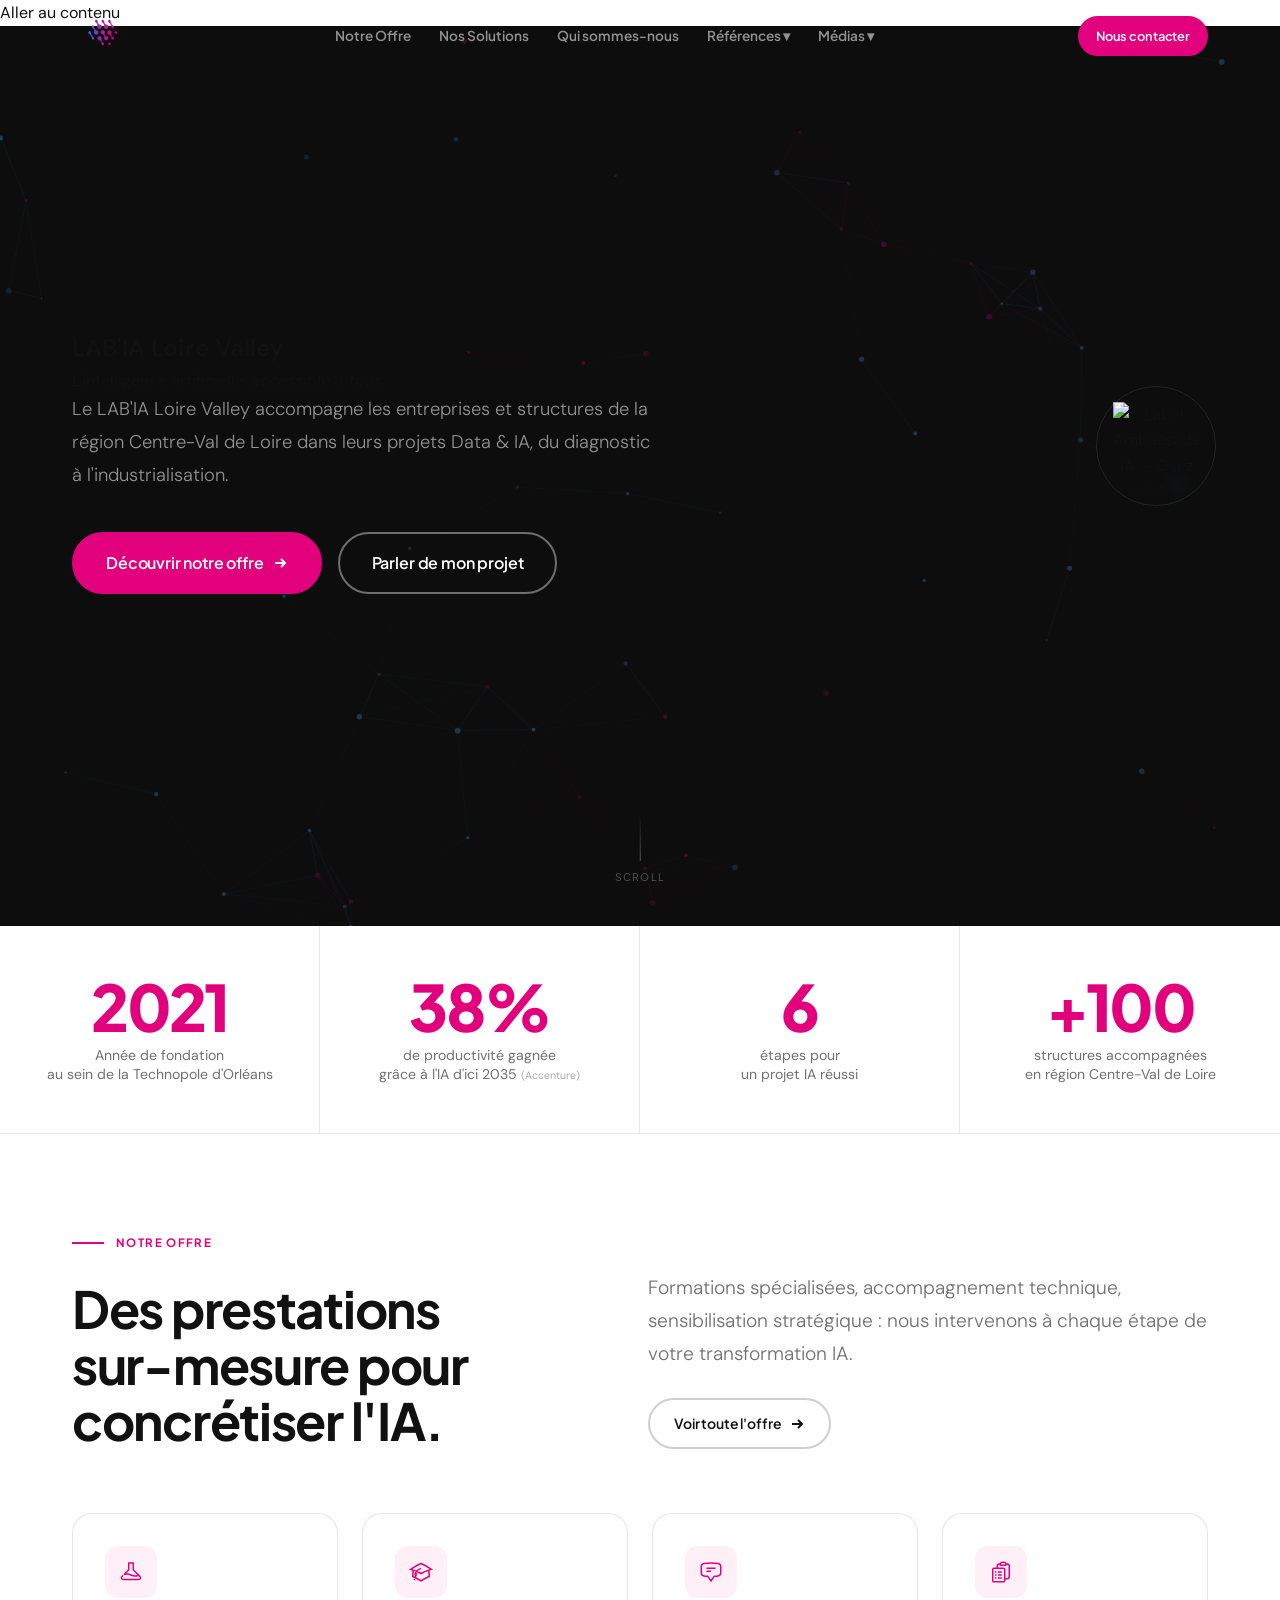
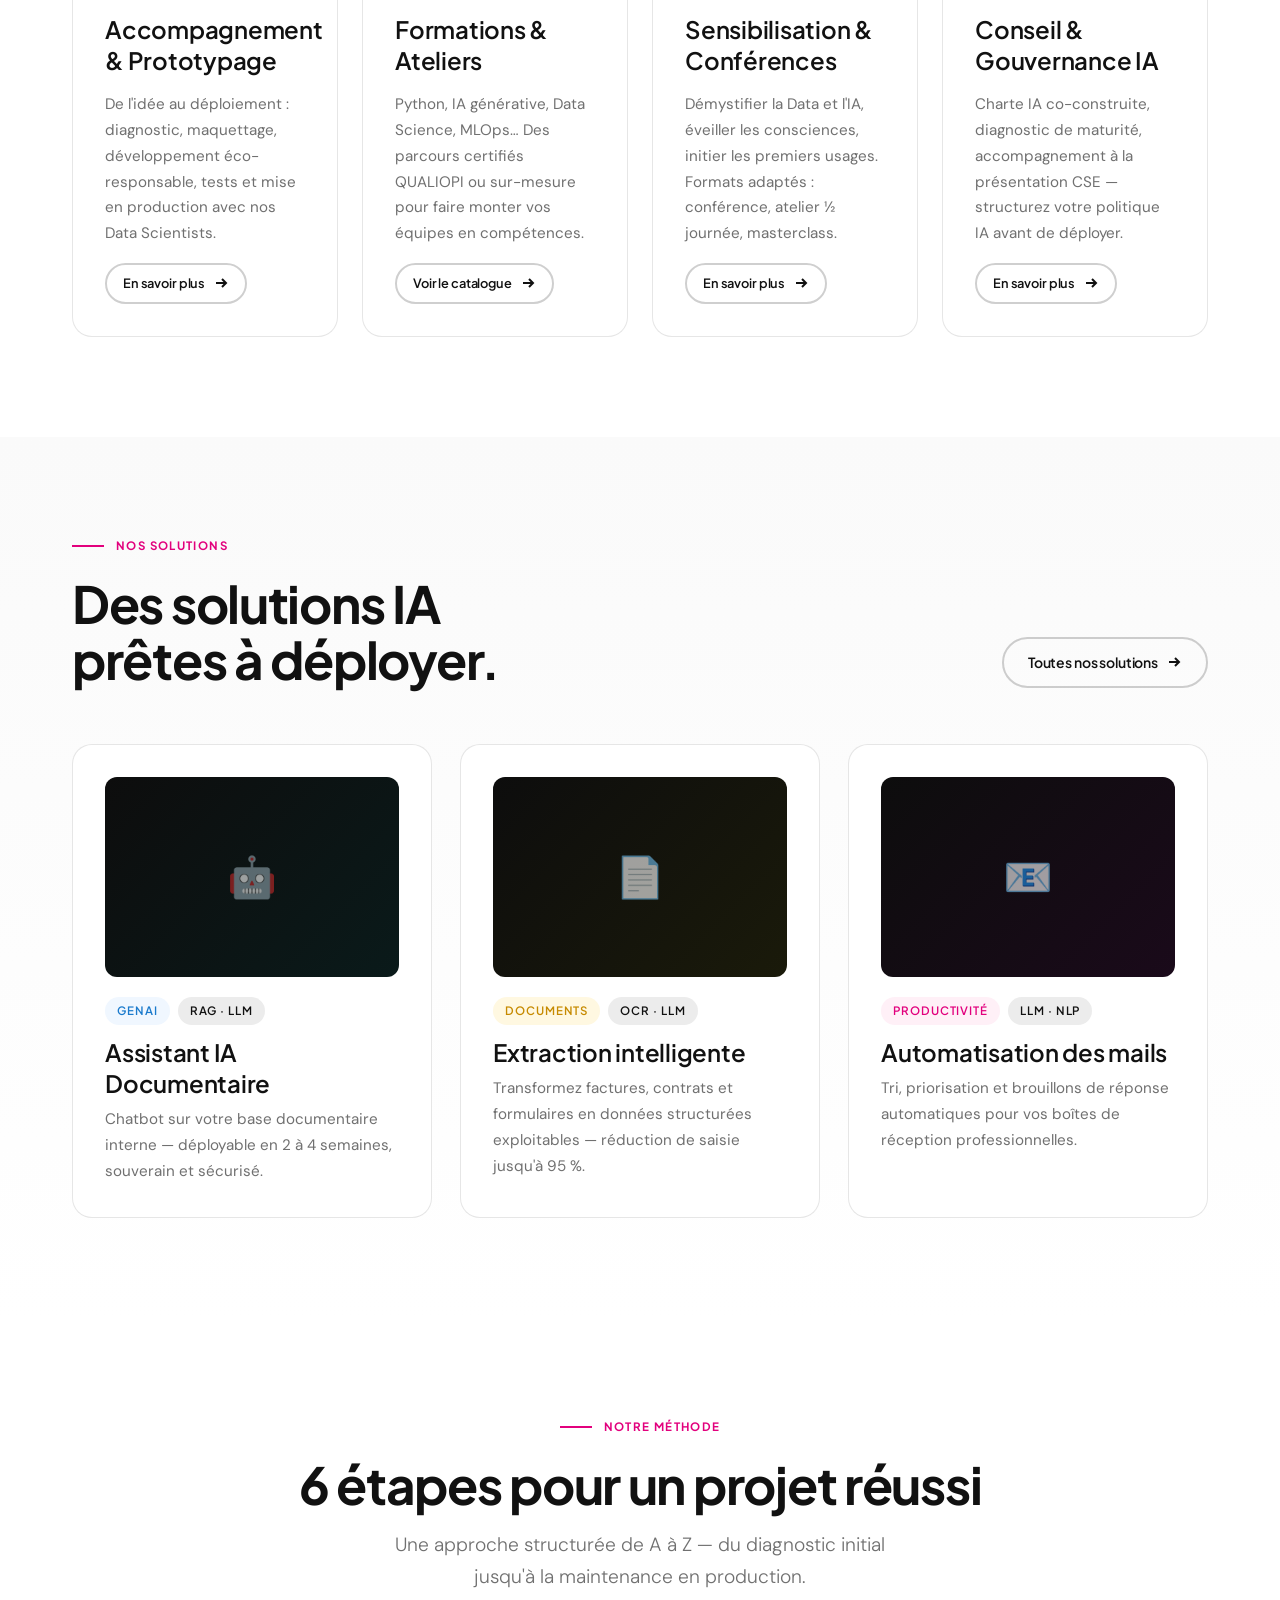
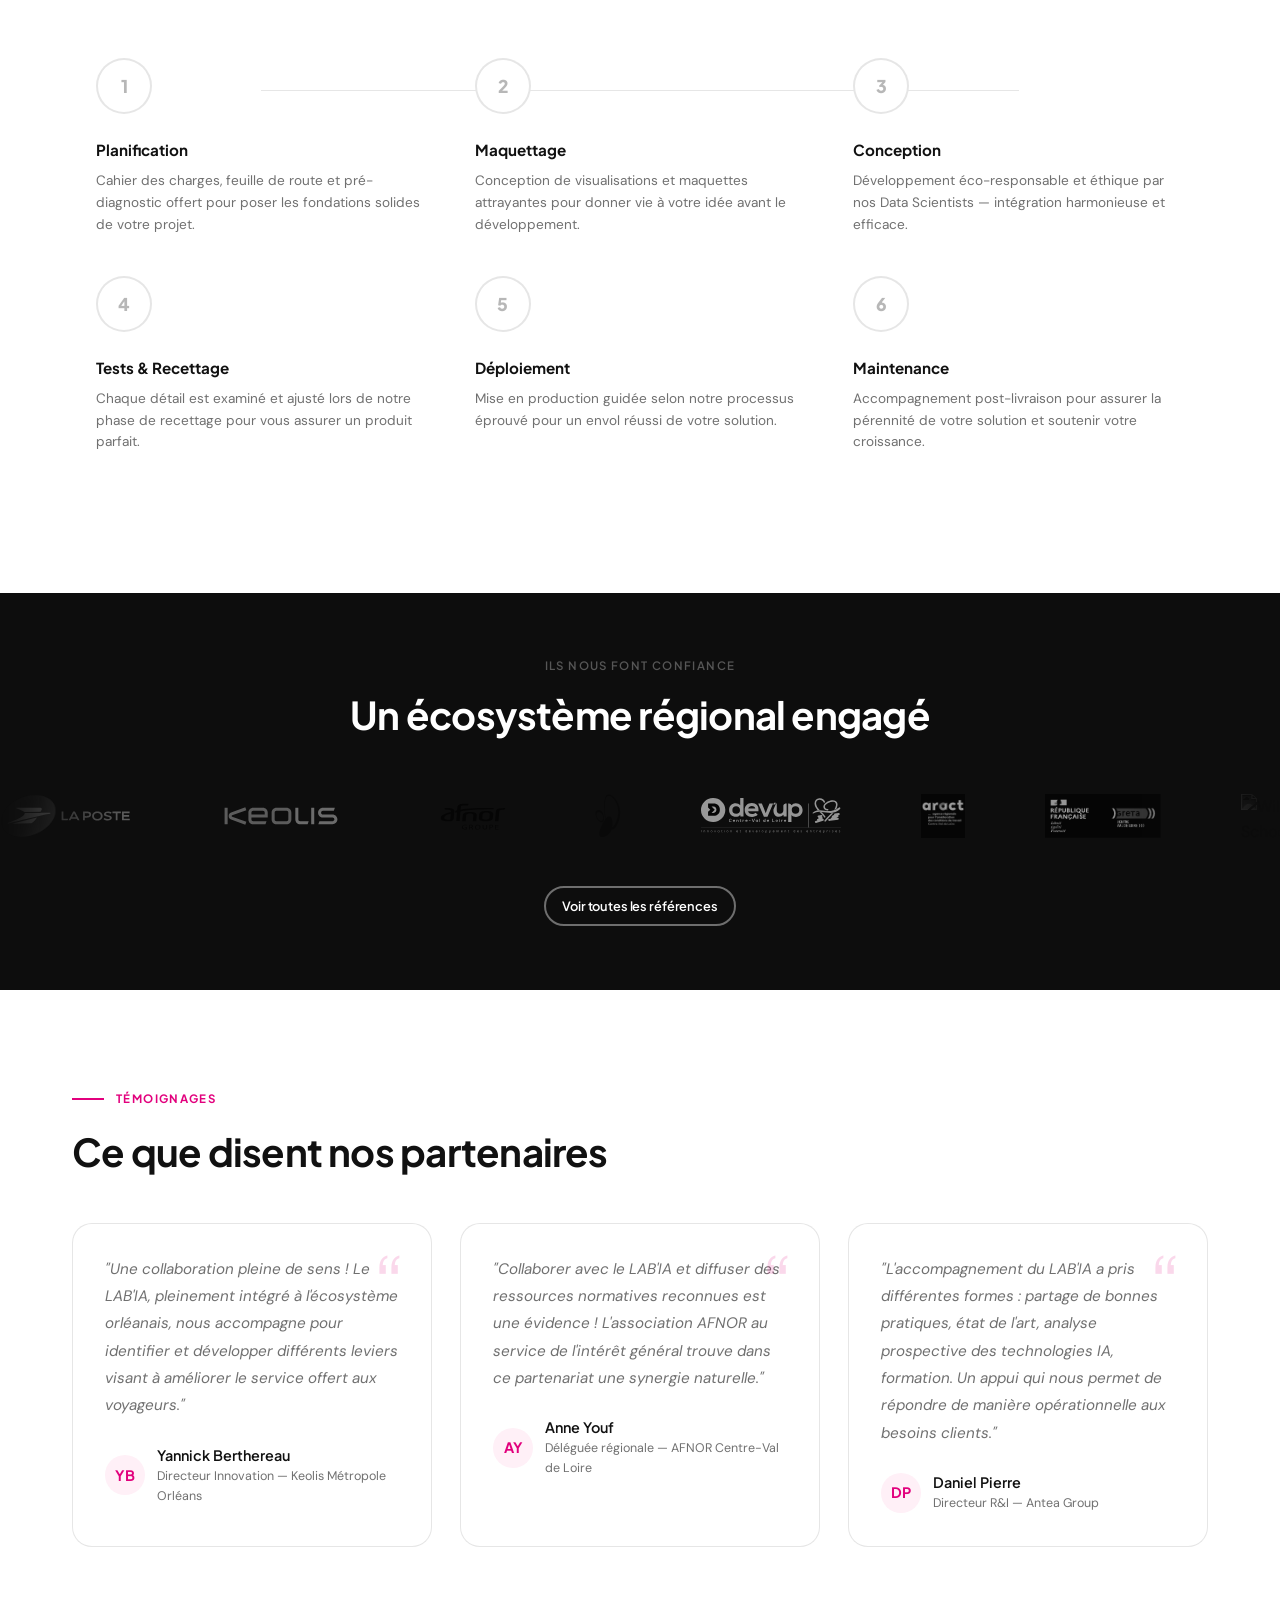
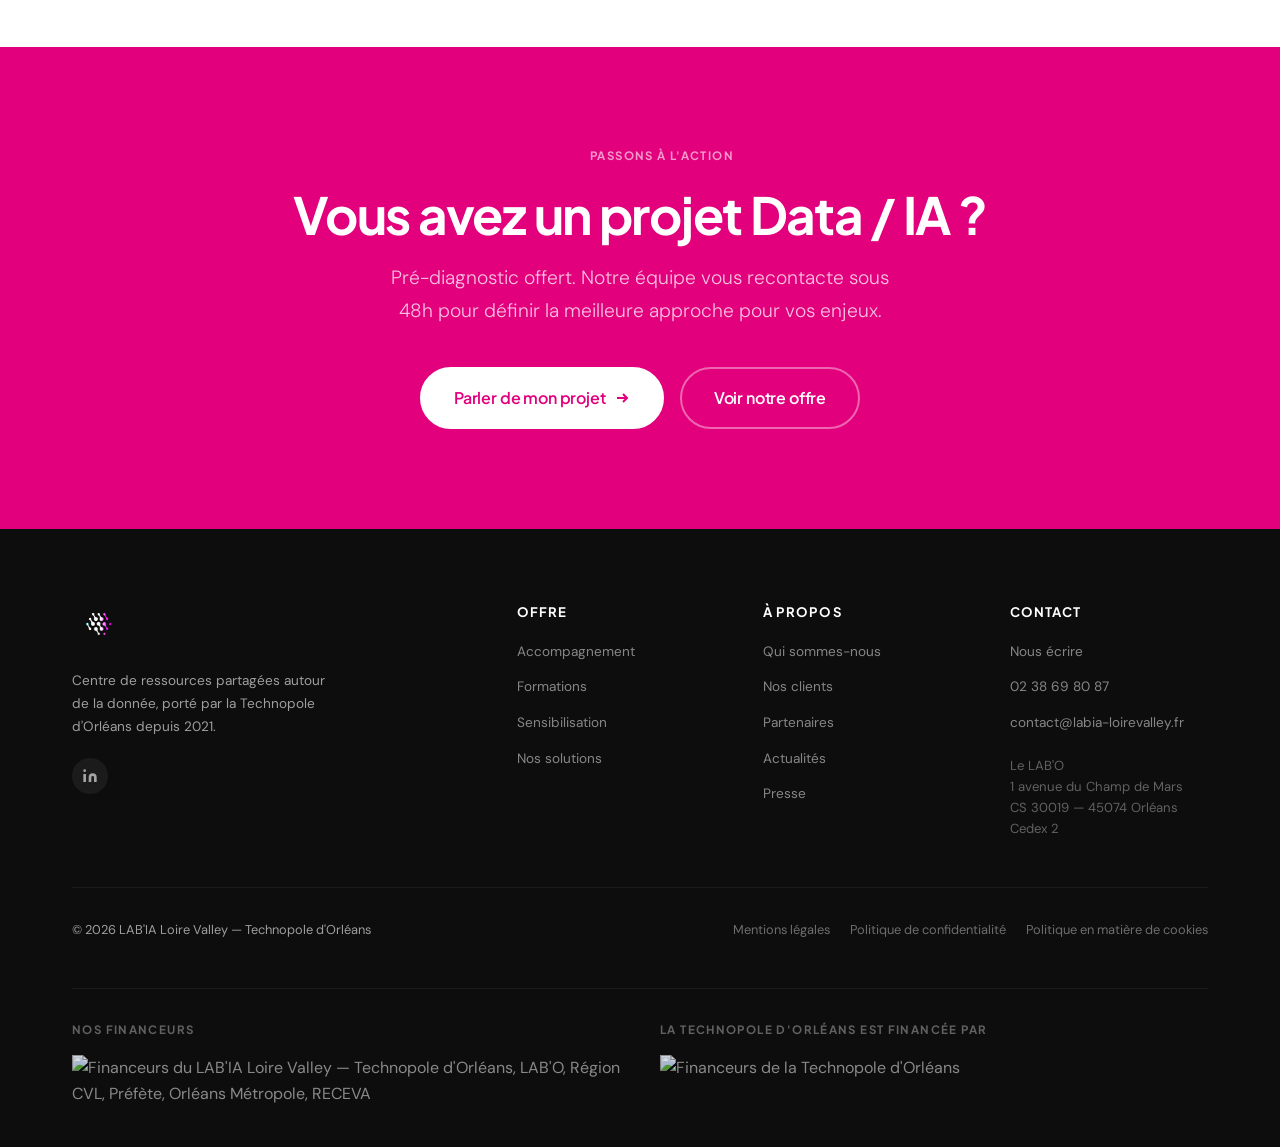
==== commit dcd1a4ec: "chore: sync static HTML ports avec le thème - skip-link, liens footer légaux, logos locaux, hero cla" ====
--- a/index.html
+++ b/index.html
@@ -9,12 +9,14 @@
 </head>
 <body>
 
+<a href="#main-content" class="skip-link">Aller au contenu</a>
+
 <!-- ── Navigation ─────────────────────────────────────────── -->
 <nav class="nav nav--dark-page" aria-label="Navigation principale">
   <div class="container">
     <div class="nav__inner">
       <a href="index.html" class="nav__logo">
-        <img src="https://static.wixstatic.com/media/667cf1_bff20db22a4c4da8bc1b4cbe992b6280~mv2.png" alt="LAB'IA Loire Valley" />
+        <img src="assets/img/logos/logo labia without name.png" alt="LAB'IA Loire Valley" />
       </a>
       <ul class="nav__links">
         <li><a href="notre-offre.html" class="nav__link">Notre Offre</a></li>
@@ -60,24 +62,17 @@
 </div>
 
 <!-- ── Hero ───────────────────────────────────────────────── -->
-<section class="hero">
+<section class="hero" id="main-content">
   <canvas id="hero-canvas"></canvas>
 
   <div class="container">
     <div class="hero__inner">
-      <div class="hero__eyebrow">
-        <span class="badge badge-white badge-dot">Ambassadeur IA — Plan national Osez l'IA</span>
-      </div>
-
-      <h1 class="t-display hero__title">
-        L'intelligence<br/>artificielle,<br/><em>accessible à tous.</em>
-      </h1>
-
+      <h1 class="hero__brand">LAB'<span>IA</span> Loire Valley</h1>
+      <p class="hero__tagline">L'intelligence artificielle, <em>accessible à tous.</em></p>
       <p class="hero__lead">
         Le LAB'IA Loire Valley accompagne les entreprises et structures de la région
-        Centre-Val de Loire dans leurs projets Data &amp; IA — du diagnostic à l'industrialisation.
+        Centre-Val de Loire dans leurs projets Data &amp; IA, du diagnostic à l'industrialisation.
       </p>
-
       <div class="hero__actions">
         <a href="notre-offre.html" class="btn btn-primary btn-lg">
           Découvrir notre offre
@@ -141,8 +136,8 @@
     </div>
 
     <div class="grid-4">
-      <div class="card card--service reveal">
-        <div class="card-icon">
+      <div class="card card--service accent-blue reveal">
+        <div class="card-icon accent-blue">
           <svg viewBox="0 0 24 24" fill="none" stroke="currentColor" stroke-width="1.5"><path d="M9.75 3.104v5.714a2.25 2.25 0 01-.659 1.591L5 14.5M9.75 3.104c-.251.023-.501.05-.75.082m.75-.082a24.301 24.301 0 014.5 0m0 0v5.714c0 .597.237 1.17.659 1.591L19.8 15.3M14.25 3.104c.251.023.501.05.75.082M19.8 15.3l-1.57.393A9.065 9.065 0 0112 15a9.065 9.065 0 00-6.23-.693L5 14.5m14.8.8l1.402 1.402c1 1 .03 2.798-1.4 2.798H4.2c-1.43 0-2.4-1.798-1.4-2.798L4.2 15.3"/></svg>
         </div>
         <h3 class="t-h3">Accompagnement &amp; Prototypage</h3>
@@ -156,8 +151,8 @@
         </a>
       </div>
 
-      <div class="card card--service reveal reveal-delay-1">
-        <div class="card-icon">
+      <div class="card card--service accent-indigo reveal reveal-delay-1">
+        <div class="card-icon accent-indigo">
           <svg viewBox="0 0 24 24" fill="none" stroke="currentColor" stroke-width="1.5"><path d="M4.26 10.147a60.436 60.436 0 00-.491 6.347A48.627 48.627 0 0112 20.904a48.627 48.627 0 018.232-4.41 60.46 60.46 0 00-.491-6.347m-15.482 0a50.57 50.57 0 00-2.658-.813A59.905 59.905 0 0112 3.493a59.902 59.902 0 0110.399 5.84c-.896.248-1.783.52-2.658.814m-15.482 0A50.697 50.697 0 0112 13.489a50.702 50.702 0 017.74-3.342M6.75 15a.75.75 0 100-1.5.75.75 0 000 1.5zm0 0v-3.675A55.378 55.378 0 0112 8.443m-7.007 11.55A5.981 5.981 0 006.75 15.75v-1.5"/></svg>
         </div>
         <h3 class="t-h3">Formations &amp; Ateliers</h3>
@@ -171,8 +166,8 @@
         </a>
       </div>
 
-      <div class="card card--service reveal reveal-delay-2">
-        <div class="card-icon">
+      <div class="card card--service accent-violet reveal reveal-delay-2">
+        <div class="card-icon accent-violet">
           <svg viewBox="0 0 24 24" fill="none" stroke="currentColor" stroke-width="1.5"><path d="M7.5 8.25h9m-9 3H12m-9.75 1.51c0 1.6 1.123 2.994 2.707 3.227 1.129.166 2.27.293 3.423.379.35.026.67.21.865.501L12 21l2.755-4.133a1.14 1.14 0 01.865-.501 48.172 48.172 0 003.423-.379c1.584-.233 2.707-1.626 2.707-3.228V6.741c0-1.602-1.123-2.995-2.707-3.228A48.394 48.394 0 0012 3c-2.392 0-4.744.175-7.043.513C3.373 3.746 2.25 5.14 2.25 6.741v6.018z"/></svg>
         </div>
         <h3 class="t-h3">Sensibilisation &amp; Conférences</h3>
@@ -419,7 +414,7 @@
     <div class="footer__grid">
       <div class="footer__brand">
         <div class="footer__logo">
-          <img src="https://static.wixstatic.com/media/667cf1_bff20db22a4c4da8bc1b4cbe992b6280~mv2.png" alt="LAB'IA Loire Valley" />
+          <img src="assets/img/logos/logo labia without name.png" alt="LAB'IA Loire Valley" />
         </div>
         <p class="footer__desc">
           Centre de ressources partagées autour de la donnée, porté par la
@@ -467,9 +462,9 @@
     <div class="footer__bottom">
       <span class="footer__bottom-text">© 2026 LAB'IA Loire Valley — Technopole d'Orléans</span>
       <div class="footer__bottom-links">
-        <a href="#">Mentions légales</a>
-        <a href="#">Politique de confidentialité</a>
-        <a href="#">Cookies</a>
+        <a href="mentions-legales.html">Mentions légales</a>
+        <a href="politique-de-confidentialite.html">Politique de confidentialité</a>
+        <a href="politique-en-matiere-de-cookies.html">Politique en matière de cookies</a>
       </div>
     </div>
 
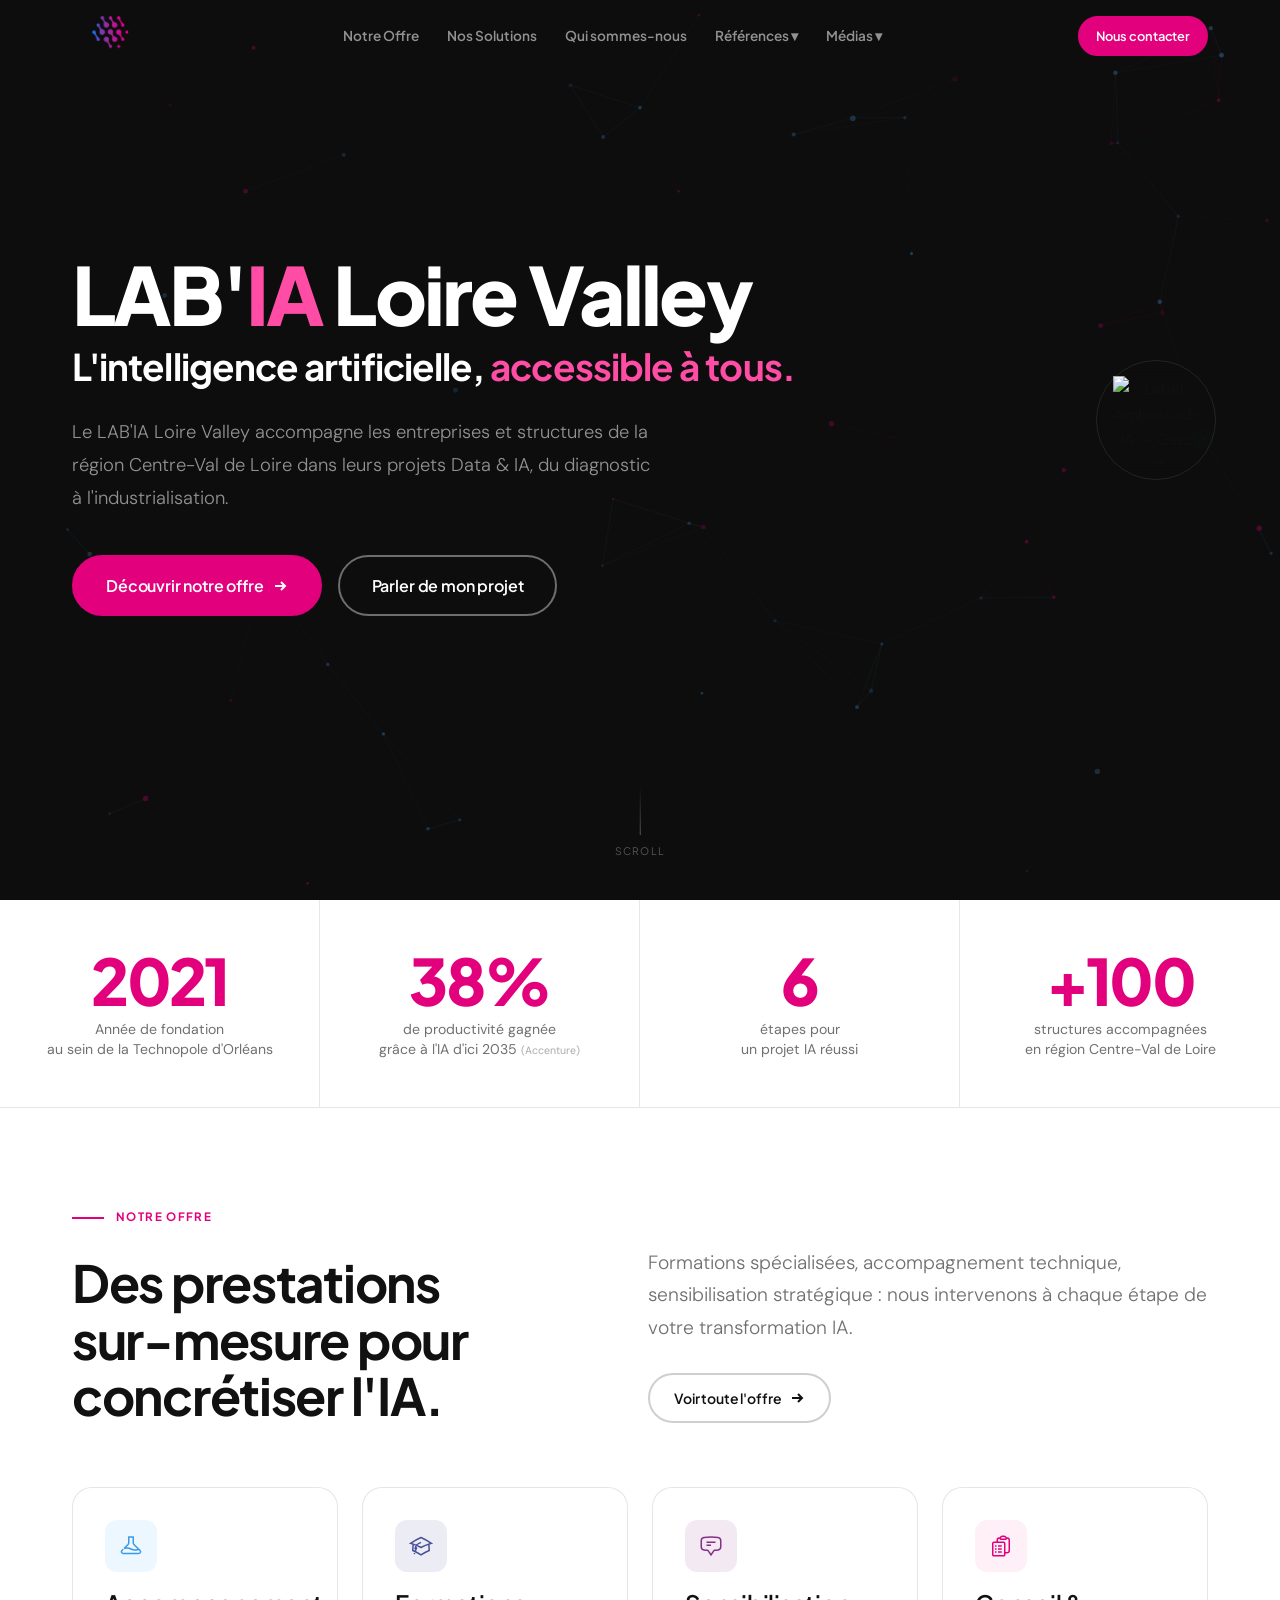
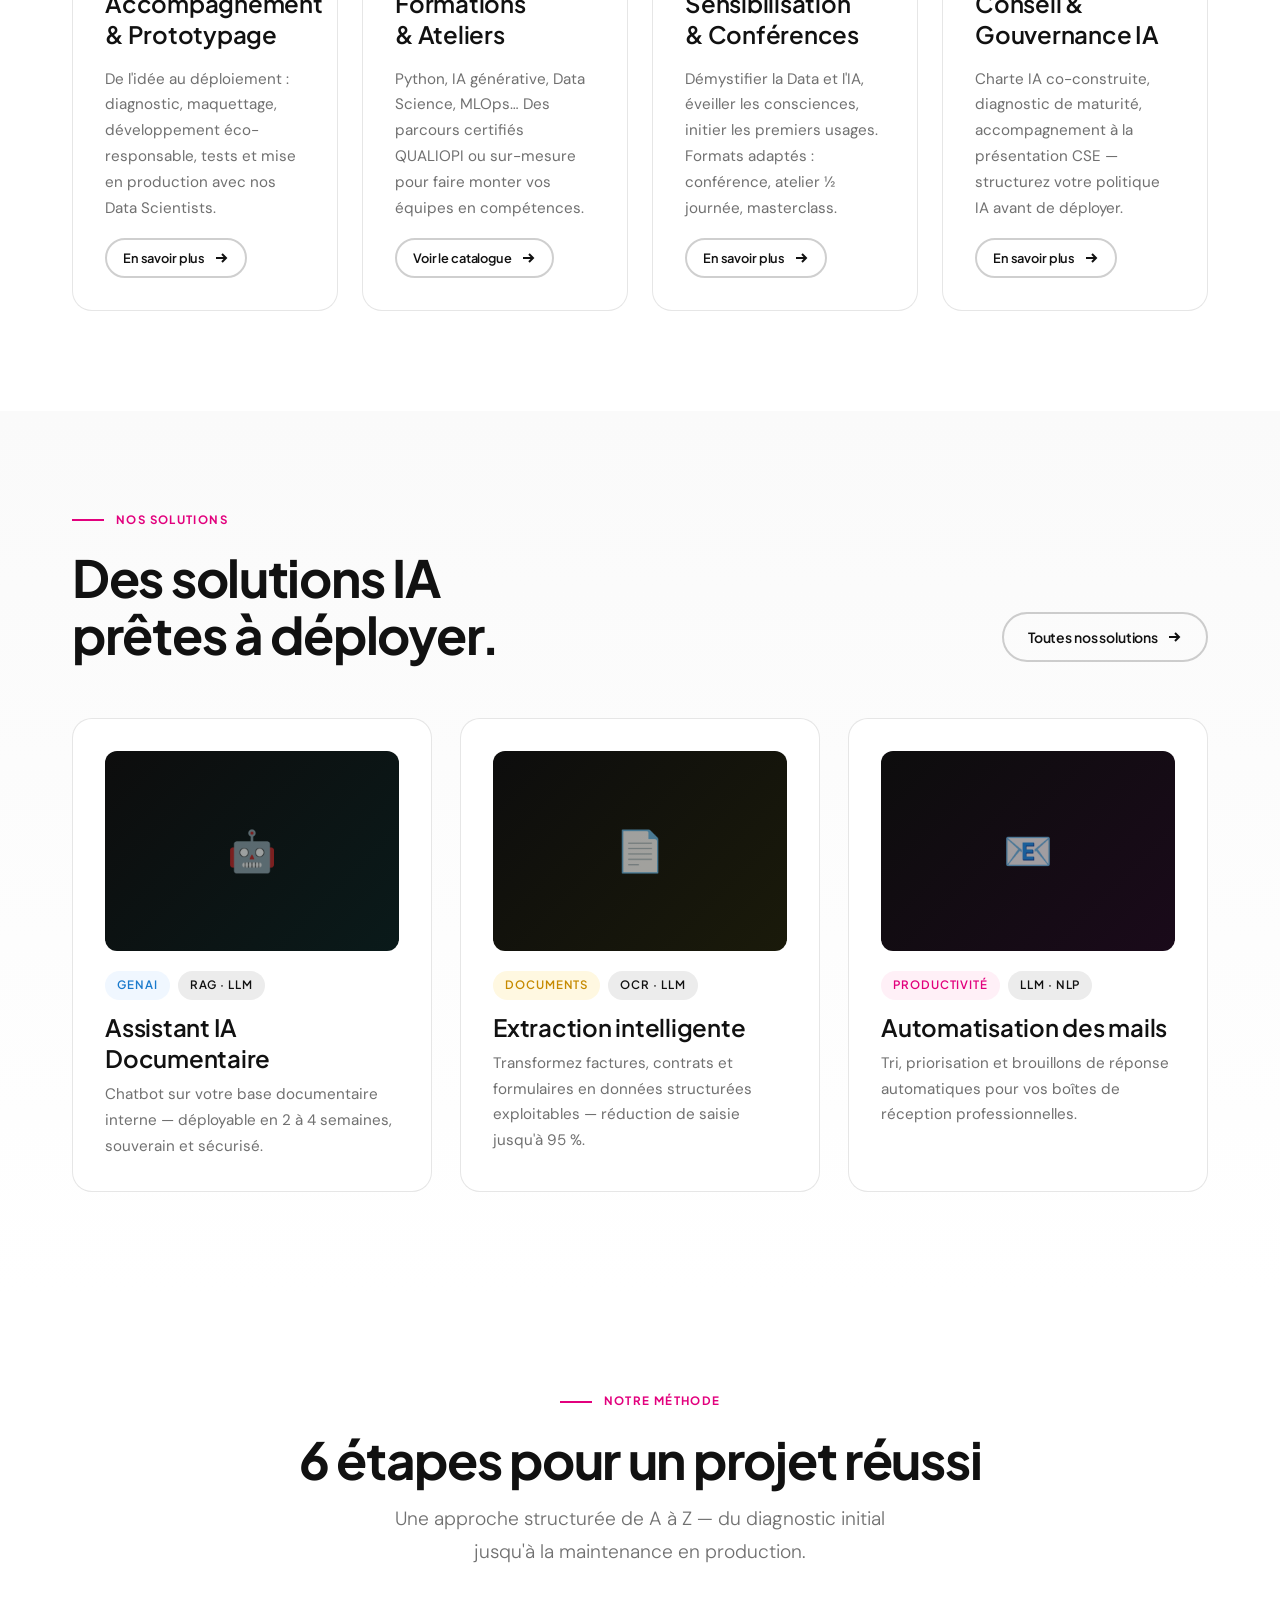
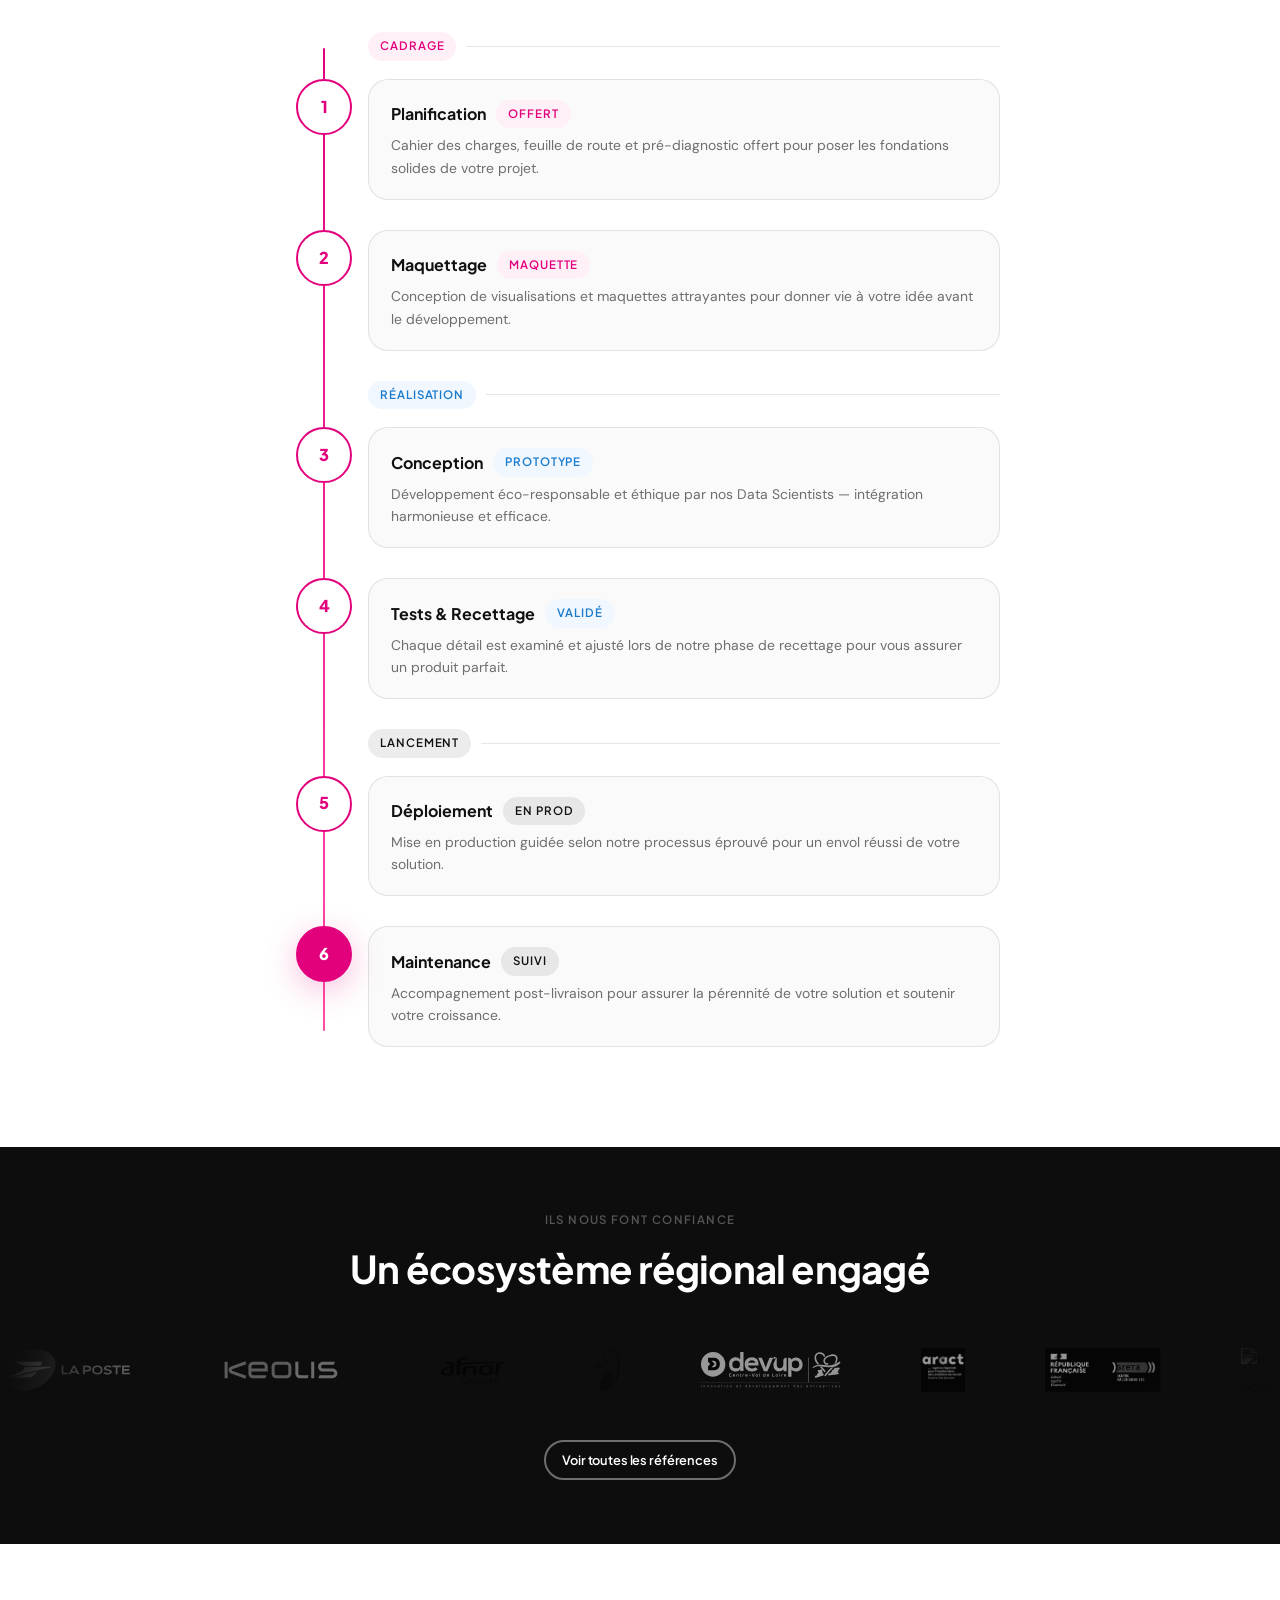
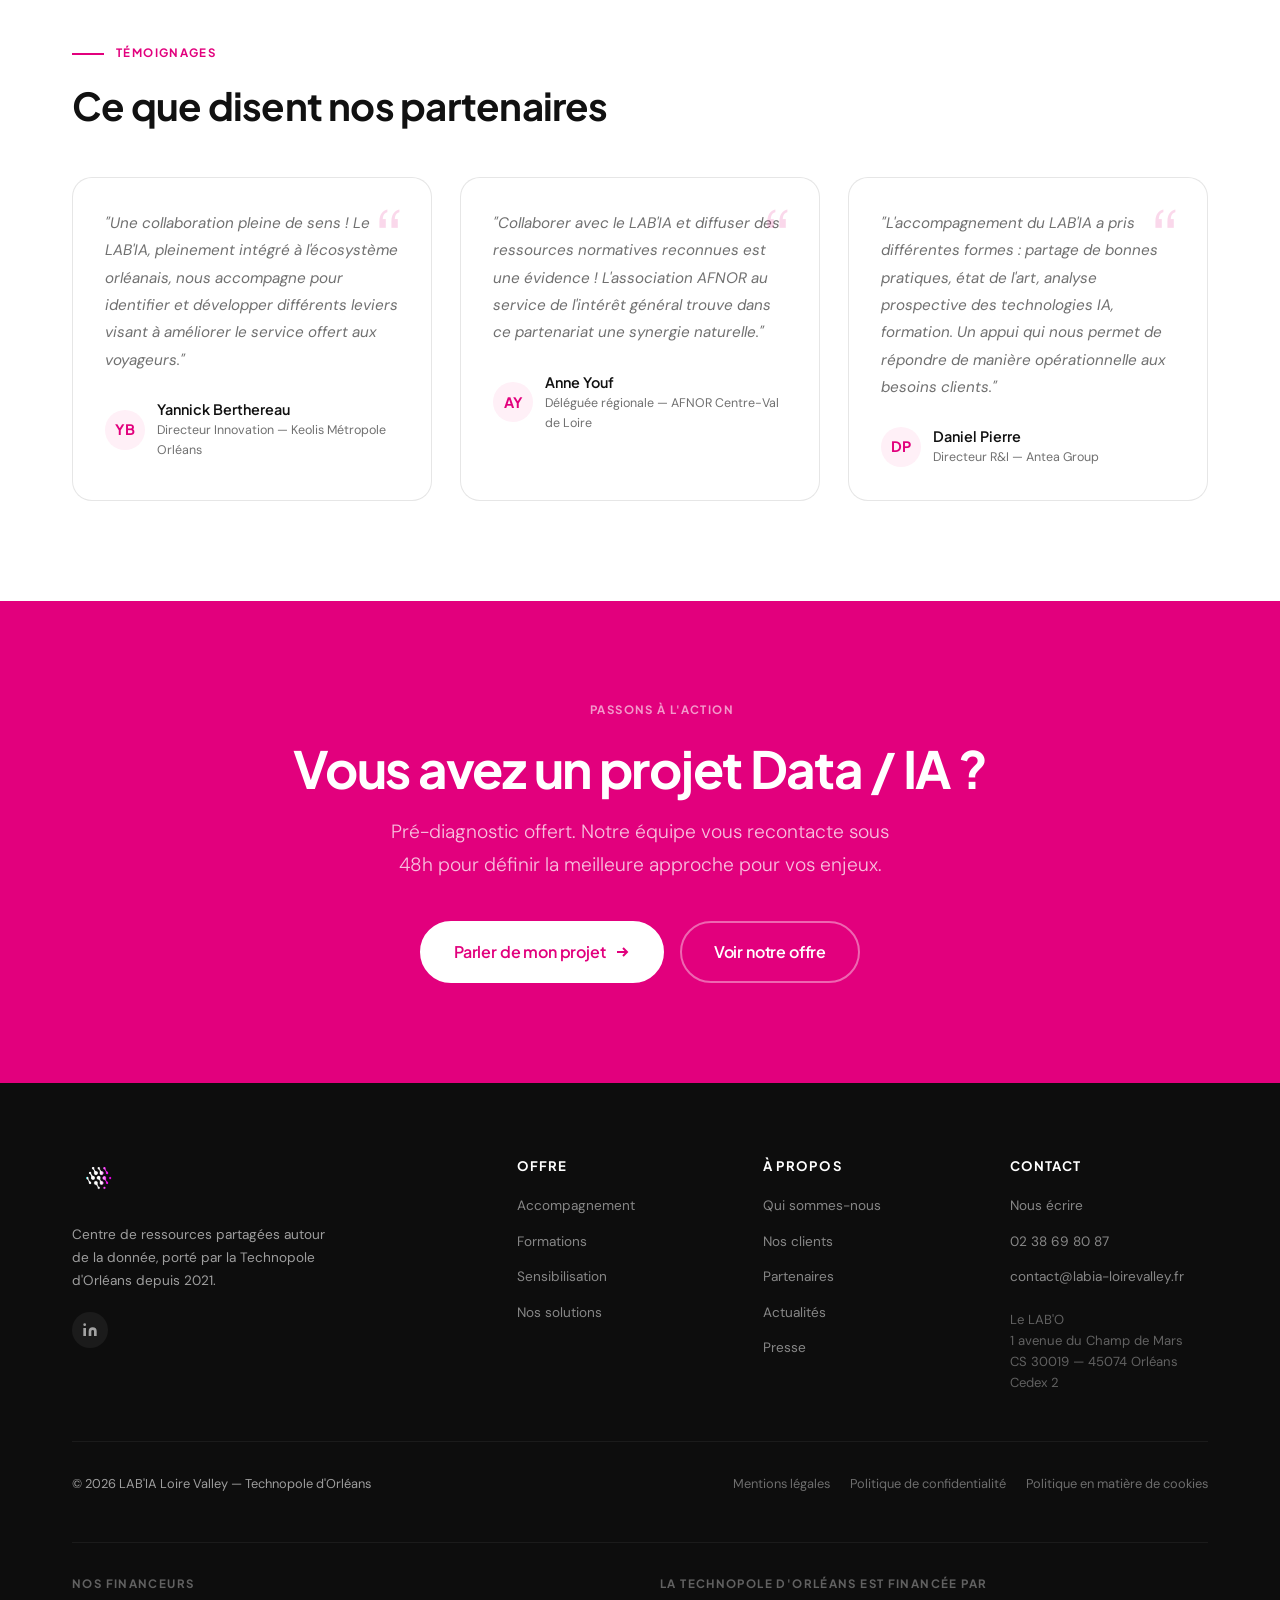
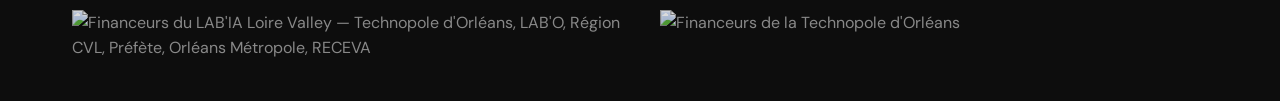
==== commit 92a42180: "feat(homepage): replace 3x2 timeline with progressive vertical rail and fade" ====
--- a/index.html
+++ b/index.html
@@ -274,36 +274,51 @@
       </p>
     </div>
 
-    <div class="timeline">
-      <div class="timeline-item reveal">
-        <div class="timeline-step">1</div>
-        <div class="timeline-title">Planification</div>
-        <div class="timeline-text">Cahier des charges, feuille de route et pré-diagnostic offert pour poser les fondations solides de votre projet.</div>
-      </div>
-      <div class="timeline-item reveal reveal-delay-1">
-        <div class="timeline-step">2</div>
-        <div class="timeline-title">Maquettage</div>
-        <div class="timeline-text">Conception de visualisations et maquettes attrayantes pour donner vie à votre idée avant le développement.</div>
-      </div>
-      <div class="timeline-item reveal reveal-delay-2">
-        <div class="timeline-step">3</div>
-        <div class="timeline-title">Conception</div>
-        <div class="timeline-text">Développement éco-responsable et éthique par nos Data Scientists — intégration harmonieuse et efficace.</div>
-      </div>
-      <div class="timeline-item reveal">
-        <div class="timeline-step">4</div>
-        <div class="timeline-title">Tests &amp; Recettage</div>
-        <div class="timeline-text">Chaque détail est examiné et ajusté lors de notre phase de recettage pour vous assurer un produit parfait.</div>
-      </div>
-      <div class="timeline-item reveal reveal-delay-1">
-        <div class="timeline-step">5</div>
-        <div class="timeline-title">Déploiement</div>
-        <div class="timeline-text">Mise en production guidée selon notre processus éprouvé pour un envol réussi de votre solution.</div>
-      </div>
-      <div class="timeline-item reveal reveal-delay-2">
-        <div class="timeline-step">6</div>
-        <div class="timeline-title">Maintenance</div>
-        <div class="timeline-text">Accompagnement post-livraison pour assurer la pérennité de votre solution et soutenir votre croissance.</div>
+    <div class="steps-v">
+      <div class="steps-v-phase"><span class="badge badge-magenta">Cadrage</span><span class="steps-v-rule" aria-hidden="true"></span></div>
+      <div class="steps-v-step steps-v-first">
+        <div class="steps-v-dot">1</div>
+        <div class="steps-v-card">
+          <h3>Planification <span class="badge badge-magenta">Offert</span></h3>
+          <p>Cahier des charges, feuille de route et pré-diagnostic offert pour poser les fondations solides de votre projet.</p>
+        </div>
+      </div>
+      <div class="steps-v-step">
+        <div class="steps-v-dot">2</div>
+        <div class="steps-v-card">
+          <h3>Maquettage <span class="badge badge-magenta">Maquette</span></h3>
+          <p>Conception de visualisations et maquettes attrayantes pour donner vie à votre idée avant le développement.</p>
+        </div>
+      </div>
+      <div class="steps-v-phase"><span class="badge badge-blue">Réalisation</span><span class="steps-v-rule" aria-hidden="true"></span></div>
+      <div class="steps-v-step">
+        <div class="steps-v-dot">3</div>
+        <div class="steps-v-card">
+          <h3>Conception <span class="badge badge-blue">Prototype</span></h3>
+          <p>Développement éco-responsable et éthique par nos Data Scientists — intégration harmonieuse et efficace.</p>
+        </div>
+      </div>
+      <div class="steps-v-step">
+        <div class="steps-v-dot">4</div>
+        <div class="steps-v-card">
+          <h3>Tests &amp; Recettage <span class="badge badge-blue">Validé</span></h3>
+          <p>Chaque détail est examiné et ajusté lors de notre phase de recettage pour vous assurer un produit parfait.</p>
+        </div>
+      </div>
+      <div class="steps-v-phase"><span class="badge badge-dark">Lancement</span><span class="steps-v-rule" aria-hidden="true"></span></div>
+      <div class="steps-v-step">
+        <div class="steps-v-dot">5</div>
+        <div class="steps-v-card">
+          <h3>Déploiement <span class="badge badge-dark">En prod</span></h3>
+          <p>Mise en production guidée selon notre processus éprouvé pour un envol réussi de votre solution.</p>
+        </div>
+      </div>
+      <div class="steps-v-step">
+        <div class="steps-v-dot">6</div>
+        <div class="steps-v-card">
+          <h3>Maintenance <span class="badge badge-dark">Suivi</span></h3>
+          <p>Accompagnement post-livraison pour assurer la pérennité de votre solution et soutenir votre croissance.</p>
+        </div>
       </div>
     </div>
   </div>
--- a/assets/css/style.css
+++ b/assets/css/style.css
@@ -5,6 +5,33 @@
    ============================================================ */
 
 @import url('https://fonts.googleapis.com/css2?family=Plus+Jakarta+Sans:ital,wght@0,300;0,400;0,500;0,600;0,700;0,800;1,300&family=DM+Sans:ital,opsz,wght@0,9..40,300;0,9..40,400;0,9..40,500;1,9..40,300&display=swap');
+
+/* ── Focus ring ──────────────────────────────────────────────── */
+:focus-visible {
+  outline: 3px solid var(--magenta);
+  outline-offset: 3px;
+  border-radius: var(--radius-sm);
+}
+
+/* ── Skip link ──────────────────────────────────────────────── */
+.skip-link {
+  position: fixed;
+  top: -100%;
+  left: 16px;
+  padding: 12px 24px;
+  background: var(--magenta);
+  color: #fff;
+  font-family: var(--font-display);
+  font-size: .85rem;
+  font-weight: 600;
+  border-radius: var(--radius-md);
+  z-index: 99999;
+  transition: top .2s;
+  text-decoration: none;
+}
+.skip-link:focus {
+  top: 16px;
+}
 
 /* ── Variables ─────────────────────────────────────────────── */
 :root {
@@ -66,6 +93,7 @@
   font-weight: 800;
   line-height: 1.08;
   letter-spacing: -0.02em;
+  text-wrap: balance;
 }
 .t-h1 {
   font-family: var(--font-display);
@@ -73,6 +101,7 @@
   font-weight: 700;
   line-height: 1.1;
   letter-spacing: -0.025em;
+  text-wrap: balance;
 }
 .t-h2 {
   font-family: var(--font-display);
@@ -80,6 +109,7 @@
   font-weight: 700;
   line-height: 1.2;
   letter-spacing: -0.02em;
+  text-wrap: balance;
 }
 .t-h3 {
   font-family: var(--font-display);
@@ -87,6 +117,7 @@
   font-weight: 600;
   line-height: 1.3;
   letter-spacing: -0.01em;
+  text-wrap: balance;
 }
 .t-h4 {
   font-family: var(--font-display);
@@ -176,9 +207,9 @@
   gap: 12px;
 }
 .nav__logo img {
-  height: 60px;
+  height: 75px;
   width: auto;
-  max-width: 200px;
+  max-width: 160px;
 }
 .nav__logo-text {
   font-family: var(--font-display);
@@ -325,6 +356,7 @@
   transform: translateY(-2px);
   box-shadow: var(--shadow-magenta);
 }
+.btn-primary:active { transform: scale(.97) translateY(-1px); }
 .btn-outline {
   background: transparent;
   color: var(--ink);
@@ -336,6 +368,7 @@
   border-color: var(--ink);
   transform: translateY(-2px);
 }
+.btn-outline:active { transform: scale(.97) translateY(-1px); }
 .btn-outline-white {
   background: transparent;
   color: var(--white);
@@ -347,6 +380,7 @@
   border-color: var(--white);
   transform: translateY(-2px);
 }
+.btn-outline-white:active { transform: scale(.97) translateY(-1px); }
 .btn-white {
   background: var(--white);
   color: var(--magenta);
@@ -356,6 +390,7 @@
   background: var(--offwhite);
   transform: translateY(-2px);
 }
+.btn-white:active { transform: scale(.97) translateY(-1px); }
 .btn-lg { padding: 16px 32px; font-size: 1rem; }
 .btn-sm { padding: 8px 16px; font-size: 0.8rem; }
 
@@ -453,6 +488,17 @@
   flex-shrink: 0;
 }
 .card-icon svg { width: 24px; height: 24px; color: var(--magenta); }
+
+.card-icon.accent-blue     { background: rgba(79,176,255,.1); }
+.card-icon.accent-blue svg { color: #3a9ae8; }
+.card-icon.accent-indigo     { background: rgba(71,82,151,.1); }
+.card-icon.accent-indigo svg { color: #475297; }
+.card-icon.accent-violet     { background: rgba(133,47,133,.1); }
+.card-icon.accent-violet svg { color: #852f85; }
+
+.card--service.accent-blue::after     { background: #4FB0FF; }
+.card--service.accent-indigo::after   { background: #475297; }
+.card--service.accent-violet::after   { background: #852F85; }
 .card-icon.blue { background: var(--blue-faint); }
 .card-icon.blue svg { color: #1a7acc; }
 
@@ -693,6 +739,121 @@
   color: var(--ink-60);
 }
 
+/* ── Steps vertical (6 étapes, rail progressif + fade) ────────── */
+.steps-v {
+  position: relative;
+  max-width: 720px;
+  margin: 0 auto;
+  padding-left: 88px;
+  view-timeline-name: --stepsV;
+}
+.steps-v::before {
+  content: '';
+  position: absolute;
+  left: 43px; top: 16px; bottom: 16px;
+  width: 2px;
+  background: var(--border);
+  border-radius: 2px;
+}
+.steps-v::after {
+  content: '';
+  position: absolute;
+  left: 43px; top: 16px;
+  width: 2px;
+  height: var(--fill, 34%);
+  background: linear-gradient(180deg, var(--magenta), var(--magenta-light));
+  border-radius: 2px;
+  transition: height .6s var(--ease-out);
+}
+.steps-v-phase {
+  display: flex;
+  align-items: center;
+  gap: 10px;
+  margin-bottom: 18px;
+}
+.steps-v-phase .steps-v-rule {
+  flex: 1;
+  height: 1px;
+  background: var(--border);
+}
+.steps-v-step {
+  position: relative;
+  z-index: 1;
+  padding-bottom: 30px;
+}
+.steps-v-step:last-child { padding-bottom: 0; }
+.steps-v-dot {
+  position: absolute;
+  left: -88px; top: 0;
+  width: 56px; height: 56px;
+  margin-left: 16px;
+  border-radius: 50%;
+  background: var(--white);
+  border: 2px solid var(--border);
+  display: flex;
+  align-items: center;
+  justify-content: center;
+  font-family: var(--font-display);
+  font-weight: 800;
+  font-size: 1.02rem;
+  color: var(--ink-30);
+}
+.steps-v-step.steps-v-first .steps-v-dot {
+  background: var(--magenta);
+  border-color: var(--magenta);
+  color: var(--white);
+  box-shadow: var(--shadow-magenta);
+}
+.steps-v-card {
+  background: var(--offwhite);
+  border: 1px solid var(--border);
+  border-radius: var(--radius-lg);
+  padding: 20px 22px;
+  transition: transform .3s var(--ease-out), box-shadow .3s var(--ease-out), border-color .3s;
+}
+.steps-v-card h3 {
+  font-family: var(--font-display);
+  font-size: 1rem;
+  display: flex;
+  align-items:center;
+  gap: 10px;
+  flex-wrap: wrap;
+}
+.steps-v-card p {
+  font-size: .87rem;
+  color: var(--ink-60);
+  margin-top: 6px;
+}
+.steps-v-step:hover .steps-v-card {
+  transform: translateY(-3px);
+  box-shadow: var(--shadow-md);
+  border-color: transparent;
+}
+/* Fade d'entrée (vanilla JS + IntersectionObserver, même pattern que .reveal) */
+html.js .steps-v-step { opacity: 0; }
+html.js .steps-v-step.on { opacity: 1; transition: opacity .6s var(--ease-out); }
+html.js .steps-v-step.steps-v-first .steps-v-dot { background: var(--white); border-color: var(--border); color: var(--ink-30); box-shadow: none; }
+html.js .steps-v-step.on .steps-v-dot { border-color: var(--magenta); color: var(--magenta); transition: border-color .4s, color .4s, background .4s; }
+html.js .steps-v-step.now .steps-v-dot { background: var(--magenta); border-color: var(--magenta); color: var(--white); box-shadow: var(--shadow-magenta); }
+@keyframes stepsDrawY { from { transform: scaleY(0); } to { transform: scaleY(1); } }
+html.js.sda .steps-v::after {
+  height: auto; top: 16px; bottom: 16px;
+  transition: none;
+  transform-origin: top center;
+  animation: stepsDrawY linear both;
+  animation-timeline: --stepsV;
+  animation-range: entry 0% cover 60%;
+}
+@media (max-width: 900px) {
+  .steps-v { padding-left: 72px; }
+  .steps-v-dot { left: -72px; }
+  .steps-v-phase { margin-left: -72px; padding-left: 72px; }
+}
+@media (prefers-reduced-motion: reduce) {
+  .steps-v::after { transition: none; animation: none; }
+  .steps-v-step { opacity: 1 !important; transition: none !important; }
+}
+
 /* ── Logo Ticker ─────────────────────────────────────────────── */
 .logo-ticker {
   overflow: hidden;
@@ -753,7 +914,7 @@
 /* ── Hero ─────────────────────────────────────────────────────── */
 .hero {
   position: relative;
-  min-height: 100vh;
+  min-height: 100dvh;
   display: flex;
   align-items: center;
   background: var(--dark);
@@ -775,20 +936,35 @@
   padding: 80px 0 80px;
   max-width: 900px;
 }
-.hero__eyebrow {
-  display: flex;
-  align-items: center;
-  gap: 16px;
-  margin-bottom: 36px;
-}
-.hero__title {
+.hero__brand {
+  font-family: var(--font-display);
+  font-weight: 800;
+  color: var(--white);
+  font-size: clamp(2.4rem, 6.5vw, 5rem);
+  line-height: 0.96;
+  letter-spacing: -0.035em;
+  margin-bottom: 14px;
+  white-space: nowrap;
+}
+.hero__brand span {
+  color: var(--magenta-light);
+}
+.hero__tagline {
+  font-family: var(--font-display);
+  font-weight: 700;
+  color: var(--white);
+  font-size: clamp(1.4rem, 3vw, 2.3rem);
+  line-height: 1.12;
+  letter-spacing: -0.025em;
+  text-wrap: balance;
   margin-bottom: 28px;
-  color: var(--white);
-}
-.hero__title em {
+}
+.hero__tagline em {
   color: var(--magenta-light);
   font-style: normal;
-  position: relative;
+}
+@media (max-width: 360px) {
+  .hero__brand { white-space: normal; }
 }
 .hero__lead {
   max-width: 580px;
